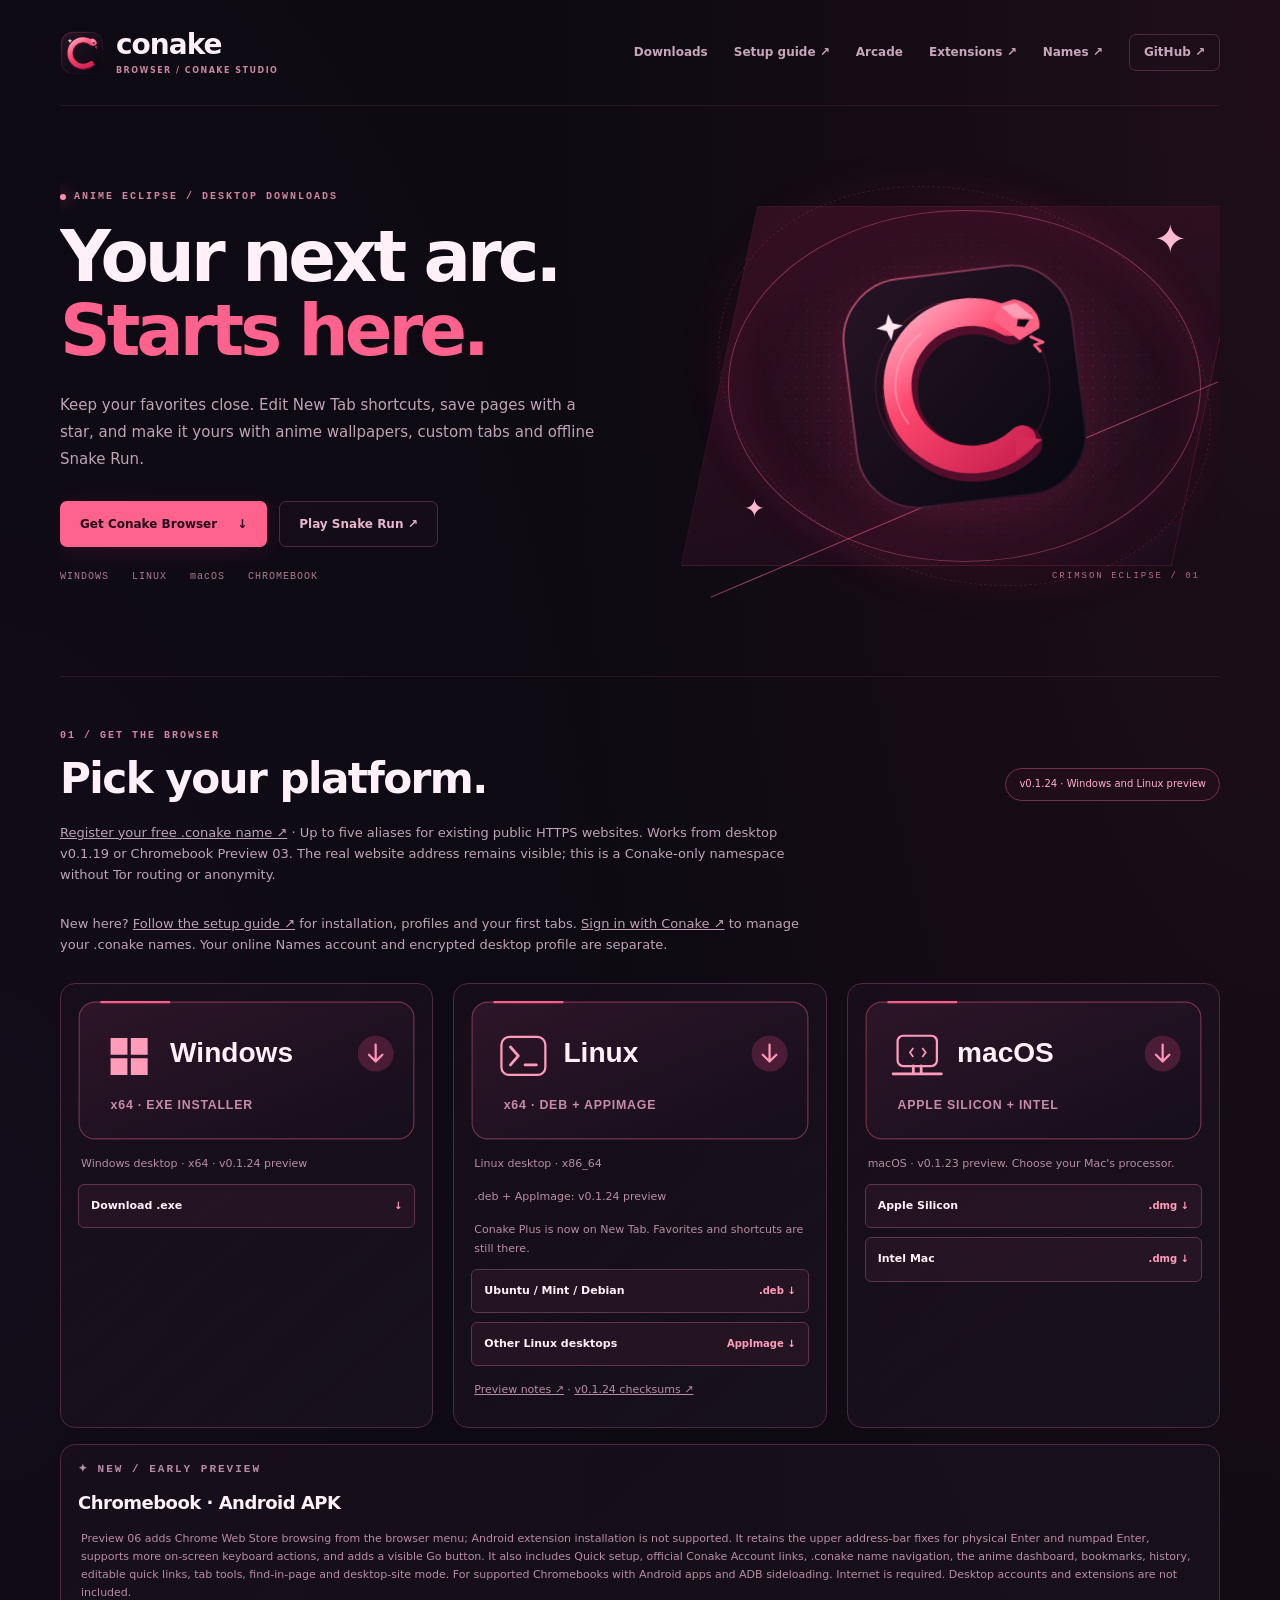
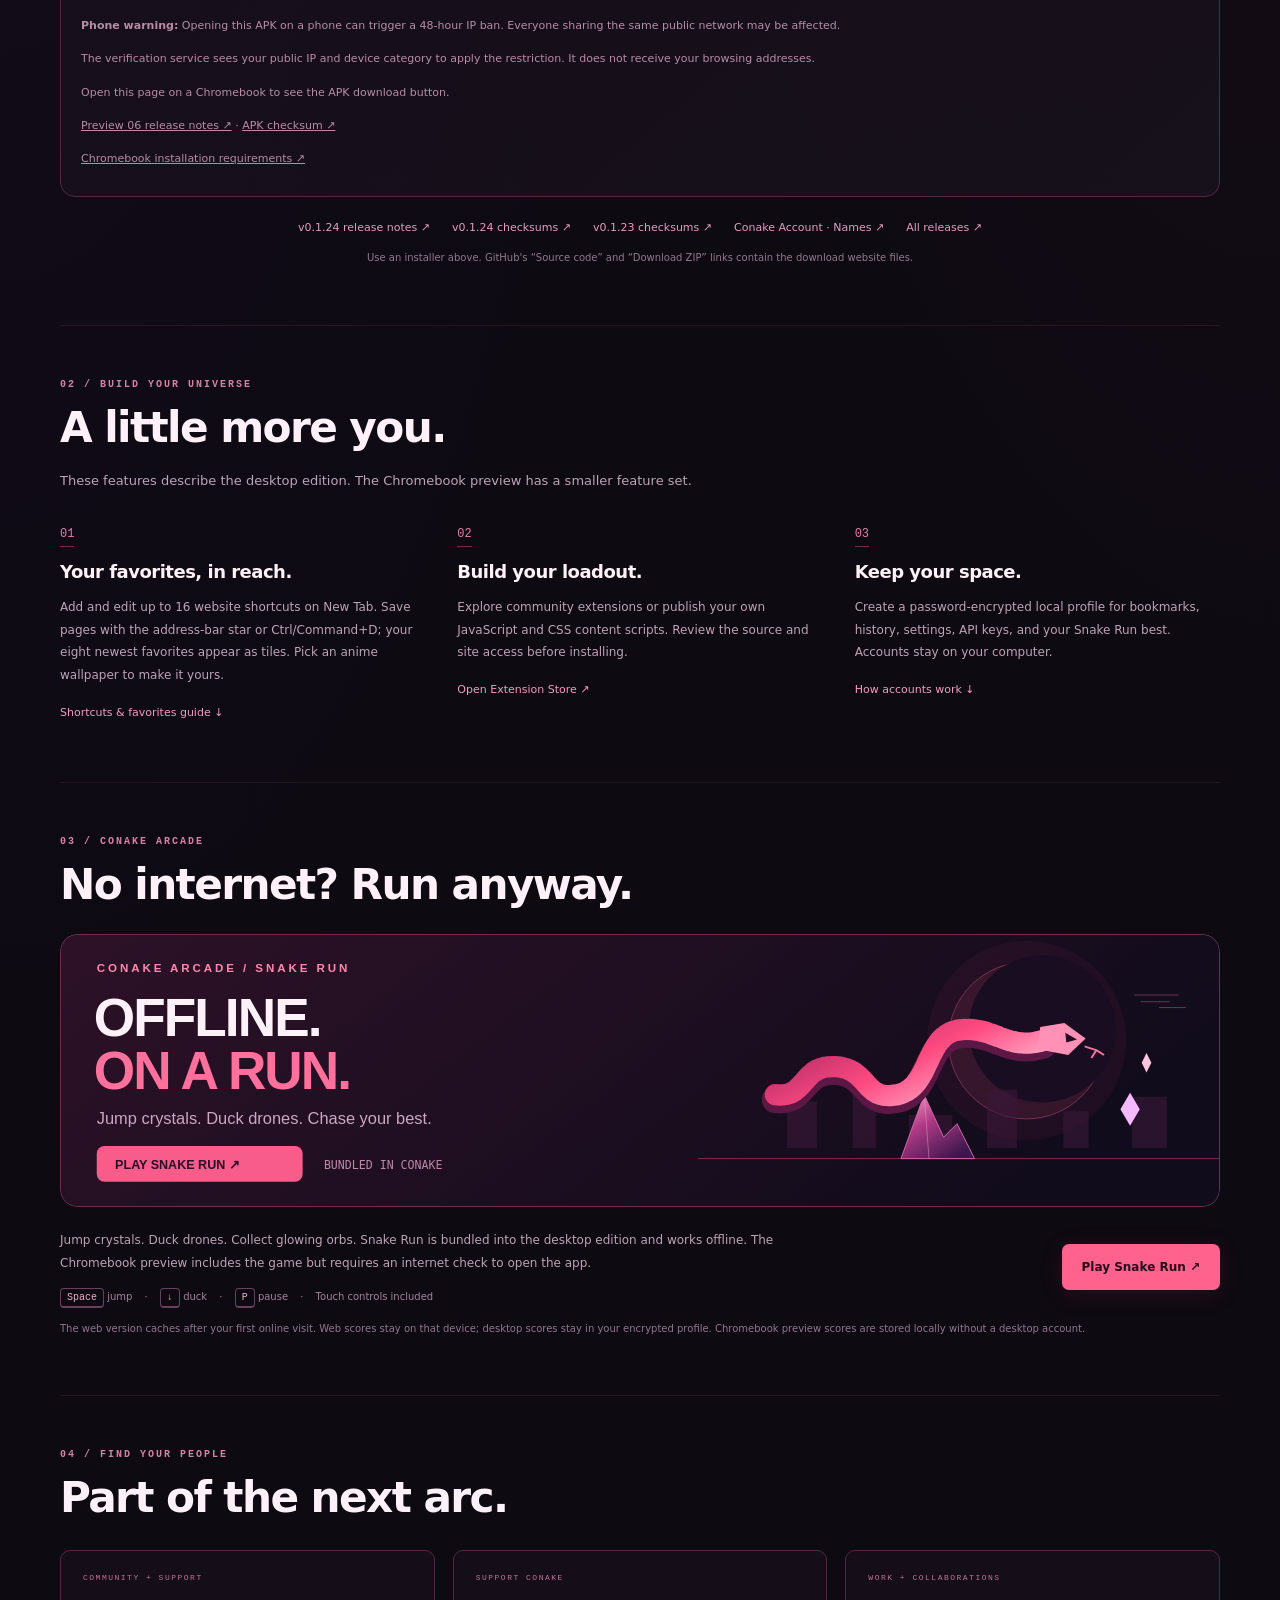
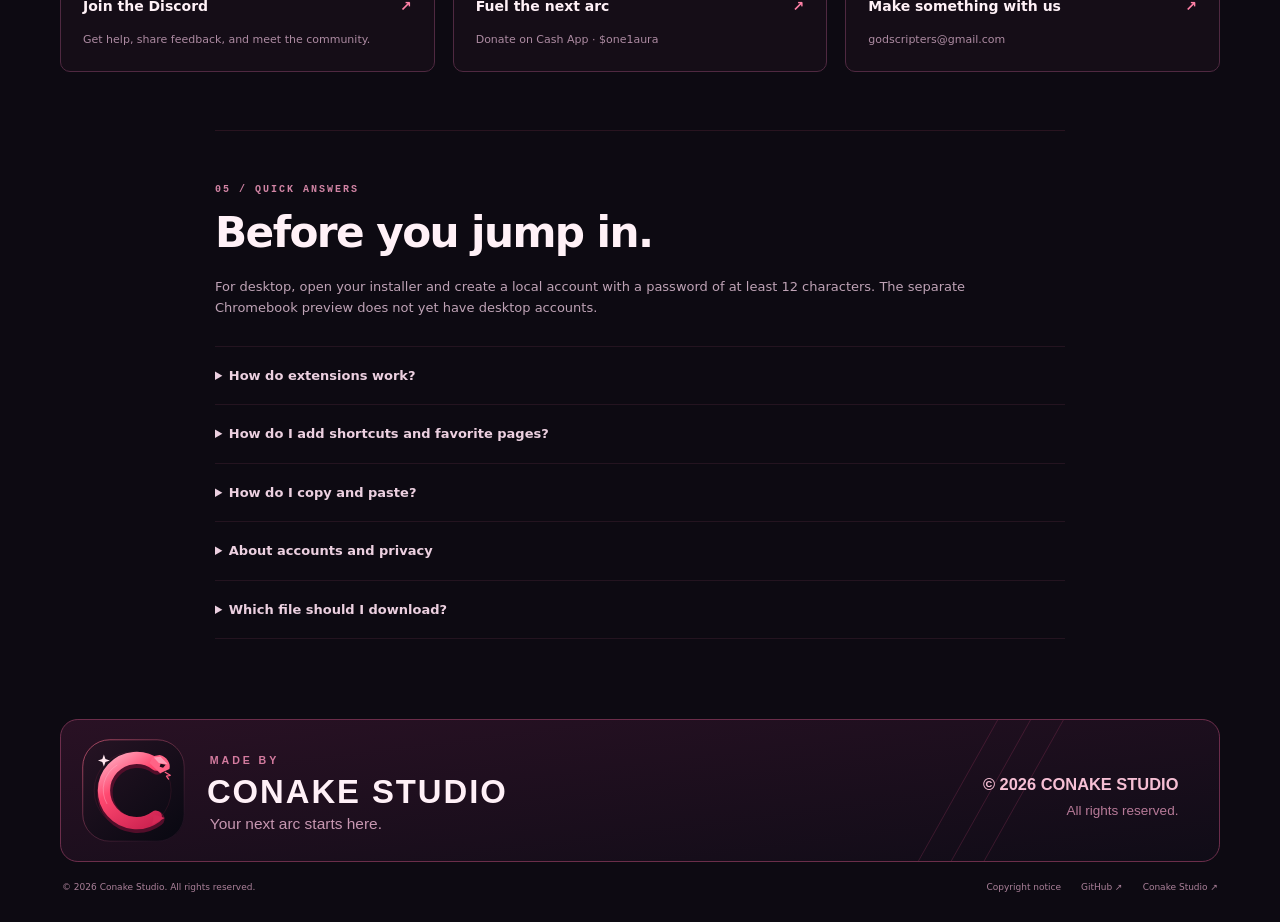
==== index.html @ 532feb77 "Link Conake Plus v0.1.24 installers" ====
<!doctype html>
<html lang="en">
<head>
  <meta charset="utf-8">
  <meta name="viewport" content="width=device-width, initial-scale=1">
  <meta name="description" content="Download Conake Browser by Conake Studio for Windows, Linux, macOS and Chromebook. Anime-inspired themes, favorites, editable shortcuts and Snake Run.">
  <meta name="author" content="Conake Studio">
  <meta name="copyright" content="© 2026 Conake Studio. All rights reserved.">
  <meta name="theme-color" content="#130b18">
  <meta property="og:title" content="Conake Browser — Your next arc starts here">
  <meta property="og:description" content="Anime-inspired browsing, community extensions and Snake Run. Official downloads by Conake Studio.">
  <meta property="og:type" content="website">
  <meta property="og:url" content="https://menacing-aura.github.io/Conake-Browser/">
  <title>Conake Browser — Conake Studio</title>
  <link rel="canonical" href="https://menacing-aura.github.io/Conake-Browser/">
  <link rel="icon" href="conake-browser-logo.svg" type="image/svg+xml">
  <link rel="stylesheet" href="assets/site.css">
</head>
<body>
  <a class="skip-link" href="#downloads">Skip to downloads</a>
  <header class="site-header">
    <a class="brand" href="#" aria-label="Conake Browser home">
      <img src="conake-browser-logo.svg" width="44" height="44" alt="">
      <span>conake<span class="brand-sub">BROWSER / CONAKE STUDIO</span></span>
    </a>
    <nav aria-label="Main navigation">
      <a href="#downloads">Downloads</a>
      <a href="https://conake-domains.web-one1aura.workers.dev/setup">Setup guide ↗</a>
      <a href="#arcade">Arcade</a>
      <a href="https://conake-extensions.web-one1aura.workers.dev/">Extensions ↗</a>
      <a href="https://conake-domains.web-one1aura.workers.dev/">Names ↗</a>
      <a class="nav-github" href="https://github.com/menacing-aura/Conake-Browser">GitHub ↗</a>
    </nav>
  </header>
  <main>
    <section class="hero" aria-labelledby="hero-title">
      <div class="hero-copy">
        <p class="eyebrow"><span class="status-dot" aria-hidden="true"></span> ANIME ECLIPSE / DESKTOP DOWNLOADS</p>
        <h1 id="hero-title">Your next arc.<br><span>Starts here.</span></h1>
        <p class="intro">Keep your favorites close. Edit New Tab shortcuts, save pages with a star, and make it yours with anime wallpapers, custom tabs and offline Snake Run.</p>
        <div class="actions">
          <a class="button primary" href="#downloads">Get Conake Browser <span aria-hidden="true">↓</span></a>
          <a class="button ghost" href="https://conake-studios.web-one1aura.workers.dev/snake-run/">Play Snake Run ↗</a>
        </div>
        <p class="platforms"><span>WINDOWS</span><span>LINUX</span><span>macOS</span><span>CHROMEBOOK</span></p>
      </div>
      <div class="hero-art" aria-hidden="true">
        <div class="art-panel"></div>
        <div class="orbit orbit-one"></div>
        <div class="orbit orbit-two"></div>
        <div class="art-slash"></div>
        <img src="conake-browser-logo.svg" width="256" height="256" alt="">
        <span class="art-spark spark-one">✦</span><span class="art-spark spark-two">✦</span>
        <span class="art-caption">CRIMSON ECLIPSE / 01</span>
      </div>
    </section>

    <section id="downloads" class="section downloads-section" aria-labelledby="downloads-title">
      <div class="section-heading">
        <div><p class="eyebrow">01 / GET THE BROWSER</p><h2 id="downloads-title">Pick your platform.</h2></div>
        <span class="release-pill">v0.1.24 · Windows and Linux preview</span>
      </div>
      <p class="section-intro"><a href="https://conake-domains.web-one1aura.workers.dev/">Register your free .conake name ↗</a> · Up to five aliases for existing public HTTPS websites. Works from desktop v0.1.19 or Chromebook Preview 03. The real website address remains visible; this is a Conake-only namespace without Tor routing or anonymity.</p>
      <p class="section-intro">New here? <a href="https://conake-domains.web-one1aura.workers.dev/setup">Follow the setup guide ↗</a> for installation, profiles and your first tabs. <a href="https://conake-domains.web-one1aura.workers.dev/account">Sign in with Conake ↗</a> to manage your .conake names. Your online Names account and encrypted desktop profile are separate.</p>
      <div class="download-grid">
        <article class="platform-card">
          <h3 class="sr-only">Windows</h3>
          <img class="platform-art" src="assets/readme/download-windows.svg" width="300" height="124" alt="">
          <p>Windows desktop · x64 · v0.1.24 preview</p>
          <a class="installer" href="https://github.com/menacing-aura/Conake-Browser/releases/download/v0.1.24/ConakeBrowser-0.1.24-win-x64.exe" aria-label="Download Conake Browser for Windows x64, EXE installer">Download .exe <span aria-hidden="true">↓</span></a>
        </article>
        <article class="platform-card">
          <h3 class="sr-only">Linux</h3>
          <img class="platform-art" src="assets/readme/download-linux.svg" width="300" height="124" alt="">
          <p>Linux desktop · x86_64</p>
          <p>.deb + AppImage: v0.1.24 preview</p>
          <p>Conake Plus is now on New Tab. Favorites and shortcuts are still there.</p>
          <a class="installer" href="https://github.com/menacing-aura/Conake-Browser/releases/download/v0.1.24/conake-browser_0.1.24_amd64.deb" aria-label="Download Conake Browser for Ubuntu, Linux Mint or Debian x64, DEB installer">Ubuntu / Mint / Debian <span>.deb ↓</span></a>
          <a class="installer" href="https://github.com/menacing-aura/Conake-Browser/releases/download/v0.1.24/ConakeBrowser-0.1.24-linux-x86_64.AppImage" aria-label="Download Conake Browser for other Linux desktops x86_64, AppImage">Other Linux desktops <span>AppImage ↓</span></a>
          <p><a href="https://github.com/menacing-aura/Conake-Browser/releases/tag/v0.1.24">Preview notes ↗</a> · <a href="https://github.com/menacing-aura/Conake-Browser/releases/download/v0.1.24/SHA256SUMS.txt">v0.1.24 checksums ↗</a></p>
        </article>
        <article class="platform-card">
          <h3 class="sr-only">macOS</h3>
          <img class="platform-art" src="assets/readme/download-macos.svg" width="300" height="124" alt="">
          <p>macOS · v0.1.23 preview. Choose your Mac's processor.</p>
          <a class="installer" href="https://github.com/menacing-aura/Conake-Browser/releases/download/v0.1.23/ConakeBrowser-0.1.23-mac-arm64.dmg" aria-label="Download Conake Browser for Apple Silicon Mac, ARM64 DMG installer">Apple Silicon <span>.dmg ↓</span></a>
          <a class="installer" href="https://github.com/menacing-aura/Conake-Browser/releases/download/v0.1.23/ConakeBrowser-0.1.23-mac-x64.dmg" aria-label="Download Conake Browser for Intel Mac, x64 DMG installer">Intel Mac <span>.dmg ↓</span></a>
        </article>
      </div>
      <article class="platform-card" style="margin-top:1rem" aria-labelledby="chromebook-title">
        <p class="eyebrow">✦ NEW / EARLY PREVIEW</p>
        <h3 id="chromebook-title">Chromebook · Android APK</h3>
        <p>Preview 06 adds Chrome Web Store browsing from the browser menu; Android extension installation is not supported. It retains the upper address-bar fixes for physical Enter and numpad Enter, supports more on-screen keyboard actions, and adds a visible Go button. It also includes Quick setup, official Conake Account links, .conake name navigation, the anime dashboard, bookmarks, history, editable quick links, tab tools, find-in-page and desktop-site mode. For supported Chromebooks with Android apps and ADB sideloading. Internet is required. Desktop accounts and extensions are not included.</p>
        <p><strong>Phone warning:</strong> Opening this APK on a phone can trigger a 48-hour IP ban. Everyone sharing the same public network may be affected.</p>
        <p>The verification service sees your public IP and device category to apply the restriction. It does not receive your browsing addresses.</p>
        <p id="chromebook-notice">Open this page on a Chromebook to see the APK download button.</p>
        <a id="chromebook-download" class="installer" style="display:none" href="https://github.com/menacing-aura/Conake-Browser/releases/download/v0.1.21-chromebook.6/ConakeBrowser-Chromebook-0.1.21-preview6.apk">Download Chromebook APK <span>PREVIEW ↓</span></a>
        <p><a href="https://github.com/menacing-aura/Conake-Browser/releases/tag/v0.1.21-chromebook.6">Preview 06 release notes ↗</a> · <a href="https://github.com/menacing-aura/Conake-Browser/releases/download/v0.1.21-chromebook.6/SHA256SUMS.txt">APK checksum ↗</a></p>
        <p><a href="https://developer.android.com/develop/devices/chromeos/learn/development-environment">Chromebook installation requirements ↗</a></p>
      </article>
      <div class="release-links">
        <a href="https://github.com/menacing-aura/Conake-Browser/releases/tag/v0.1.24">v0.1.24 release notes ↗</a>
        <a href="https://github.com/menacing-aura/Conake-Browser/releases/download/v0.1.24/SHA256SUMS.txt">v0.1.24 checksums ↗</a>
        <a href="https://github.com/menacing-aura/Conake-Browser/releases/download/v0.1.23/SHA256SUMS.txt">v0.1.23 checksums ↗</a>
        <a href="https://conake-domains.web-one1aura.workers.dev/account">Conake Account · Names ↗</a>
        <a href="https://github.com/menacing-aura/Conake-Browser/releases">All releases ↗</a>
      </div>
      <p class="download-note">Use an installer above. GitHub's “Source code” and “Download ZIP” links contain the download website files.</p>
    </section>

    <section class="section features" aria-labelledby="features-title">
      <p class="eyebrow">02 / BUILD YOUR UNIVERSE</p>
      <h2 id="features-title">A little more you.</h2>
      <p class="section-intro">These features describe the desktop edition. The Chromebook preview has a smaller feature set.</p>
      <div class="feature-grid">
        <article><span class="feature-index">01</span><h3>Your favorites, in reach.</h3><p>Add and edit up to 16 website shortcuts on New Tab. Save pages with the address-bar star or Ctrl/Command+D; your eight newest favorites appear as tiles. Pick an anime wallpaper to make it yours.</p><a href="#favorites-help">Shortcuts &amp; favorites guide ↓</a></article>
        <article><span class="feature-index">02</span><h3>Build your loadout.</h3><p>Explore community extensions or publish your own JavaScript and CSS content scripts. Review the source and site access before installing.</p><a href="https://conake-extensions.web-one1aura.workers.dev/">Open Extension Store ↗</a></article>
        <article><span class="feature-index">03</span><h3>Keep your space.</h3><p>Create a password-encrypted local profile for bookmarks, history, settings, API keys, and your Snake Run best. Accounts stay on your computer.</p><a href="#help">How accounts work ↓</a></article>
      </div>
    </section>

    <section id="arcade" class="section arcade" aria-labelledby="arcade-title">
      <p class="eyebrow">03 / CONAKE ARCADE</p>
      <h2 id="arcade-title">No internet? Run anyway.</h2>
      <a class="arcade-image" href="https://conake-studios.web-one1aura.workers.dev/snake-run/" aria-label="Play Snake Run on the web">
        <img src="assets/readme/snake-run.svg" width="1200" height="282" loading="lazy" alt="Snake Run: a crimson snake jumping crystal spikes under an eclipse.">
      </a>
      <div class="arcade-bottom"><div><p>Jump crystals. Duck drones. Collect glowing orbs. Snake Run is bundled into the desktop edition and works offline. The Chromebook preview includes the game but requires an internet check to open the app.</p><p class="control-hint"><kbd>Space</kbd> jump <span>·</span> <kbd>↓</kbd> duck <span>·</span> <kbd>P</kbd> pause <span>·</span> Touch controls included</p></div><a class="button primary" href="https://conake-studios.web-one1aura.workers.dev/snake-run/">Play Snake Run ↗</a></div>
      <p class="web-note">The web version caches after your first online visit. Web scores stay on that device; desktop scores stay in your encrypted profile. Chromebook preview scores are stored locally without a desktop account.</p>
    </section>

    <section class="section community" aria-labelledby="community-title">
      <p class="eyebrow">04 / FIND YOUR PEOPLE</p>
      <h2 id="community-title">Part of the next arc.</h2>
      <div class="community-grid">
        <a href="https://discord.gg/BMcST6NaZS"><span class="link-label">COMMUNITY + SUPPORT</span><strong>Join the Discord <span aria-hidden="true">↗</span></strong><small>Get help, share feedback, and meet the community.</small></a>
        <a href="https://cash.app/$one1aura"><span class="link-label">SUPPORT CONAKE</span><strong>Fuel the next arc <span aria-hidden="true">↗</span></strong><small>Donate on Cash App · $one1aura</small></a>
        <a href="mailto:godscripters@gmail.com"><span class="link-label">WORK + COLLABORATIONS</span><strong>Make something with us <span aria-hidden="true">↗</span></strong><small>godscripters@gmail.com</small></a>
      </div>
    </section>

    <section id="help" class="section help" aria-labelledby="help-title">
      <p class="eyebrow">05 / QUICK ANSWERS</p>
      <h2 id="help-title">Before you jump in.</h2>
      <p class="section-intro">For desktop, open your installer and create a local account with a password of at least 12 characters. The separate Chromebook preview does not yet have desktop accounts.</p>
      <details><summary>How do extensions work?</summary><p>Open Extensions in Conake to review an extension’s source and website access before installing it. Enable extension mode, then lock and sign in again. The first format supports JavaScript and CSS content scripts for HTTP/HTTPS websites; it does not install arbitrary Chrome Web Store packages. Creators are not automatically reviewed.</p></details>
<details id="favorites-help"><summary>How do I add shortcuts and favorite pages?</summary><p>On New Tab, choose <strong>+ Add shortcut</strong> to save a website link. A tile’s <strong>⋯</strong> button edits its name or address, or removes it. You can save up to 16 shortcuts.</p><p>Click the address-bar star or press <strong>Ctrl/Command+D</strong> to save the current page. The eight newest bookmarks appear on New Tab. Choose <strong>View all bookmarks</strong>, <strong>Ctrl/Command+B</strong> or <strong>Ctrl/Command+Shift+O</strong> to add, edit, search or remove favorites. Press <strong>F1</strong> for the keyboard guide. Favorites and shortcuts stay in your encrypted local profile; existing bookmarks are preserved.</p></details>
<details><summary>How do I copy and paste?</summary><p>Right-click, or use a two-finger click on your trackpad, to open the context menu. Text fields offer Cut, Copy, Paste, Paste as Plain Text, Undo, Redo and Select All where available. You can also click <strong>Edit ▾</strong> beside Lock. It uses the page or browser field you last focused.</p><p>Keyboard shortcuts work too: Ctrl+C copies, Ctrl+X cuts, Ctrl+V pastes and Ctrl+A selects all. Use Command on Mac.</p></details>
<details><summary>About accounts and privacy</summary><p>Bookmarks, history, settings, the download list, and API keys are saved in a password-encrypted profile. Accounts stay on this computer. There is no cloud sync or password recovery, so keep your password safe.</p><p>Click Lock to sign out and close your tabs. Website sessions end on sign-out or restart. Up to 40 pinned addresses, names, colors, and their order are saved in your encrypted profile and reopen after sign-in. Other tabs and the recent closed-tab list reset when you lock. Extension mode temporarily stores session data on disk and clears it during normal lock or exit; a crash can leave temporary files. Files you download, backups, and files left by older versions remain outside the encrypted profile.</p></details>
<details><summary>Which file should I download?</summary><p>Use the .deb package on Linux Mint, Ubuntu, or Debian; use AppImage on other Linux desktops. Use .exe on Windows and the matching .dmg on your Mac. GitHub's Source code and Download ZIP links contain the download page files. Use one of the installer buttons above.</p></details>
    </section>
  </main>
  <footer class="site-footer">
    <a href="https://conake-studios.web-one1aura.workers.dev/" aria-label="Visit Conake Studio"><img src="assets/readme/conake-studio.svg" width="1200" height="148" loading="lazy" alt="Made by Conake Studio. Your next arc starts here."></a>
    <div class="footer-meta"><p>© 2026 Conake Studio. All rights reserved.</p><nav aria-label="Footer"><a href="https://github.com/menacing-aura/Conake-Browser/blob/main/COPYRIGHT.txt">Copyright notice</a><a href="https://github.com/menacing-aura/Conake-Browser">GitHub ↗</a><a href="https://conake-studios.web-one1aura.workers.dev/">Conake Studio ↗</a></nav></div>
  </footer>
  <script>
    if (/\bCrOS\b/i.test(navigator.userAgent)) {
      document.getElementById('chromebook-download').style.display = '';
      document.getElementById('chromebook-notice').hidden = true;
    }
  </script>
</body>
</html>
---- assets/site.css ----
:root{color-scheme:dark;--bg:#0d0a12;--panel:#19121e;--text:#fff1f7;--muted:#bfa3b6;--red:#ff628c;--edge:#4f2941;--content:1160px;font-family:Inter,ui-sans-serif,system-ui,-apple-system,BlinkMacSystemFont,"Segoe UI",sans-serif;background:var(--bg);color:var(--text)}
*{box-sizing:border-box}html{scroll-behavior:smooth;scroll-padding-top:28px}body{margin:0;background:radial-gradient(ellipse at 100% 0%,#81223f28,transparent 40%),radial-gradient(ellipse at 0 30%,#2a163f2b,transparent 35%);font-size:15px;line-height:1.65}a{color:inherit}a:focus-visible,summary:focus-visible{outline:3px solid #ffc2d6;outline-offset:5px}img{display:block;max-width:100%;height:auto}p{margin:0 0 1em}.site-header,main,.site-footer{width:min(var(--content),calc(100% - 64px));margin-inline:auto}.site-header{display:flex;align-items:center;justify-content:space-between;gap:24px;min-height:106px;border-bottom:1px solid #74314a44}.brand{display:flex;align-items:center;gap:12px;text-decoration:none;font-size:28px;font-weight:750;letter-spacing:-1px;line-height:1}.brand-sub{display:block;color:#c985a3;font-size:8px;letter-spacing:1.5px;margin-top:8px;font-weight:650}.site-header nav{display:flex;align-items:center;gap:26px;font-size:12px;font-weight:600;color:#c6a7ba}.site-header nav a{text-decoration:none}.site-header nav a:hover{color:#ff9eba}.nav-github{border:1px solid var(--edge);padding:8px 14px;border-radius:7px}.hero{display:grid;grid-template-columns:1.2fr 1fr;align-items:center;min-height:570px;gap:36px;padding:55px 0 65px;overflow:hidden}.eyebrow{display:flex;align-items:center;gap:8px;color:#d184a4;font:600 10px/1.4 ui-monospace,SFMono-Regular,Consolas,monospace;letter-spacing:2px;margin-bottom:17px}.status-dot{width:6px;height:6px;border-radius:50%;background:#ff8fac;box-shadow:0 0 16px #ff6d96}h1{font-size:clamp(48px,5.5vw,76px);font-weight:750;letter-spacing:-4px;line-height:1.05;margin:0 0 24px}h1 span{color:var(--red)}.intro{max-width:540px;color:var(--muted);font-size:15px;line-height:1.8}.actions{display:flex;align-items:center;gap:12px;flex-wrap:wrap;margin:28px 0 24px}.button{display:inline-flex;justify-content:center;align-items:center;gap:20px;border:1px solid transparent;border-radius:7px;padding:13px 19px;font-size:12px;line-height:1.5;font-weight:700;text-decoration:none;transition:transform .18s,background .18s}.button:hover{transform:translateY(-2px)}.primary{background:#ff628c;color:#240d1c;box-shadow:0 4px 25px #e72a6122}.primary:hover{background:#ff8bab}.ghost{border-color:var(--edge);color:#e6b7cd;background:#28132044}.platforms{display:flex;gap:23px;color:#a77a94;font:10px ui-monospace,monospace;letter-spacing:1px;margin:0}.hero-art{position:relative;display:grid;place-items:center;min-height:390px;isolation:isolate}.art-panel{position:absolute;inset:15px 10px;background:linear-gradient(145deg,#6c173a55,#22102922);border:1px solid #ae3f6829;transform:skew(-12deg);z-index:-2}.hero-art:before{content:"";position:absolute;inset:5px;background-image:radial-gradient(#f1618e40 1px,transparent 1px);background-size:11px 11px;mask-image:radial-gradient(ellipse,#000,transparent 68%);z-index:-1}.hero-art img{width:245px;filter:drop-shadow(0 20px 40px #f52e7138);transform:rotate(-7deg);animation:emblem-float 7s ease-in-out infinite}.orbit{position:absolute;inset:19px;border:1px solid #ff6c9a66;border-radius:50%;box-shadow:0 0 45px #d22d6414,inset 0 0 55px #e12f6912}.orbit-two{inset:3px;border-style:dashed;border-color:#e668962b;transform:rotate(20deg)}.art-slash{position:absolute;inset:auto -20px 91px -20px;border-top:1px solid #f1649699;transform:rotate(-23deg);z-index:-1}.art-spark{position:absolute;color:#ffbad2;line-height:1}.spark-one{top:28px;right:33px;font-size:40px}.spark-two{bottom:60px;left:35px;font-size:25px}.art-caption{position:absolute;bottom:0;right:20px;color:#b06c8d;font:9px ui-monospace,monospace;letter-spacing:2px}.section{padding:52px 0 58px;border-top:1px solid #74314a44;scroll-margin-top:18px}.section-heading{display:flex;align-items:end;justify-content:space-between;gap:22px}.section .eyebrow{margin:0 0 12px}h2{font-size:clamp(29px,3.3vw,43px);line-height:1.15;font-weight:700;letter-spacing:-1.6px;margin:0 0 18px}.section-intro{color:var(--muted);font-size:13px;max-width:760px;margin:0 0 27px}.release-pill{font-size:10px;color:#ffb0c8;border:1px solid #74314f;border-radius:20px;background:#4c16302b;padding:7px 13px;margin-bottom:21px;white-space:nowrap}.download-grid{display:grid;grid-template-columns:repeat(3,minmax(0,1fr));gap:20px}.platform-card{padding:17px;border-radius:15px;border:1px solid var(--edge);background:linear-gradient(140deg,#2c15273b,#17111c);transition:transform .18s,border-color .18s}.platform-card:hover{border-color:#b5547a;transform:translateY(-3px)}.platform-art{width:100%;border-radius:12px}.platform-card p{font-size:11px;color:#b88ca6;margin:15px 3px 11px}.installer{display:flex;justify-content:space-between;align-items:center;gap:10px;margin-top:9px;border:1px solid #63324c;border-radius:6px;padding:12px;font-size:11px;font-weight:650;text-decoration:none;background:#33192b80}.installer span{color:#ff9dbb;font-size:10px;white-space:nowrap}.installer:hover{border-color:#f978a4;background:#52213b}.release-links{display:flex;justify-content:center;gap:22px;flex-wrap:wrap;margin:22px 0 13px;font-size:11px;color:#e49dbd}.release-links a{text-decoration:none}.release-links a:hover{text-decoration:underline}.download-note{max-width:700px;text-align:center;margin:0 auto;color:#94788c;font-size:10px}.feature-grid{display:grid;grid-template-columns:repeat(3,minmax(0,1fr));gap:32px;margin-top:28px}.feature-index{display:inline-block;margin-bottom:12px;font:12px ui-monospace,monospace;color:#e77caa;border-bottom:1px solid #7a2a4d;padding-bottom:5px}h3{font-size:18px;font-weight:650;letter-spacing:-.5px;line-height:1.4;margin:0 0 12px}.feature-grid p{font-size:12px;color:var(--muted);line-height:1.9}.feature-grid a{font-size:11px;color:#f29dbf;text-decoration:none}.arcade-image{display:block;margin-top:25px;border-radius:17px;overflow:hidden}.arcade-image img{width:100%}.arcade-bottom{display:flex;align-items:center;justify-content:space-between;gap:36px;margin-top:22px}.arcade-bottom>div{max-width:770px}.arcade-bottom p{color:var(--muted);font-size:12px;line-height:1.9}.arcade-bottom .button{white-space:nowrap}.arcade-bottom .control-hint{font-size:10px;color:#aa829b;margin:0}.control-hint span{margin:0 9px}kbd{border:1px solid #68405b;border-bottom-width:2px;border-radius:4px;padding:3px 6px;font:10px ui-monospace,monospace;color:#e9b4cf}.web-note{font-size:10px;color:#94768c;margin-top:15px;margin-bottom:0}.community-grid{display:grid;grid-template-columns:repeat(3,minmax(0,1fr));gap:18px;margin-top:27px}.community-grid>a{display:flex;flex-direction:column;gap:13px;padding:22px;border:1px solid var(--edge);border-radius:10px;text-decoration:none;background:#24132255;transition:border-color .18s,background .18s}.community-grid>a:hover{border-color:#c1638c;background:#3b1a3180}.link-label{font:8px ui-monospace,monospace;letter-spacing:1.5px;color:#c27498}.community-grid strong{display:flex;align-items:center;justify-content:space-between;font-size:14px;font-weight:650;gap:8px}.community-grid strong span{color:#ff80a6}.community-grid small{color:#ad8ba2;font-size:11px;line-height:1.7;overflow-wrap:anywhere}.help{max-width:850px;margin-inline:auto}details{border-top:1px solid #572a424f;padding:18px 0}details:last-child{border-bottom:1px solid #572a424f}summary{color:#ecd0e0;font-size:13px;cursor:pointer;font-weight:600}details p{font-size:12px;color:var(--muted);line-height:1.9;margin:16px 0 0}details a{color:#ff94bb}.site-footer{margin-top:22px;padding-bottom:28px}.site-footer>a{display:block}.site-footer img{width:100%}.footer-meta{display:flex;align-items:center;justify-content:space-between;gap:20px;font-size:9px;color:#aa8099;padding:18px 2px 0}.footer-meta p{margin:0}.footer-meta nav{display:flex;gap:20px;flex-wrap:wrap}.footer-meta a{text-decoration:none}.footer-meta a:hover{color:#ff9fbf}.sr-only,.skip-link:not(:focus){position:absolute;width:1px;height:1px;margin:-1px;padding:0;overflow:hidden;clip:rect(0,0,0,0);white-space:nowrap;border:0}.skip-link:focus{display:block;background:#ffb1d0;color:#220d20;padding:10px;text-align:center}
@keyframes emblem-float{0%,100%{transform:translateY(0) rotate(-7deg)}50%{transform:translateY(-10px) rotate(-3deg)}}
@media(min-width:1400px){h1{font-size:78px}}
@media(max-width:900px){.site-header,main,.site-footer{width:calc(100% - 44px)}.site-header nav{gap:18px}.hero{gap:15px;min-height:520px}.hero-art{min-height:320px}.hero-art img{width:205px}.orbit{inset:29px 2px}.orbit-two{inset:17px -9px}.intro{font-size:13px}.download-grid{gap:12px}.platform-card{padding:10px}.installer{font-size:10px;padding:11px 9px}.installer span{font-size:9px}.community-grid>a{padding:17px}.community-grid strong{font-size:12px}}
@media(max-width:720px){.hero{grid-template-columns:1fr;gap:0;padding:45px 0}.hero-copy{max-width:570px}.hero-art{margin:35px auto 0;width:min(360px,100%);min-height:330px}.hero-art img{width:210px}h1{font-size:62px;letter-spacing:-3px}.section-heading{display:block}.release-pill{display:inline-block;margin:0 0 18px}.download-grid{grid-template-columns:1fr;gap:16px}.platform-card{padding:17px;max-width:440px;width:100%;margin-inline:auto}.platform-art{max-width:300px;margin:auto}.platform-card p{margin-top:18px}.installer{font-size:12px}.installer span{font-size:11px}.feature-grid{grid-template-columns:1fr;gap:28px}.feature-grid p{max-width:520px}.feature-grid article{border-bottom:1px solid #572a4233;padding-bottom:20px}.community-grid{grid-template-columns:1fr}.community-grid strong{font-size:15px}.community-grid>a{padding:22px}.arcade-bottom{flex-direction:column;align-items:start;gap:8px}.footer-meta{flex-direction:column;align-items:start;gap:10px}.footer-meta nav{gap:16px}}
@media(max-width:500px){.site-header,main,.site-footer{width:calc(100% - 36px)}.site-header{gap:12px;min-height:91px;flex-wrap:wrap;padding:18px 0}.brand{font-size:25px}.brand-sub{font-size:7px}.site-header nav{width:100%;justify-content:space-between;gap:10px;font-size:10px}.nav-github{padding:5px 8px}.hero{padding-top:35px}.hero .eyebrow{font-size:8px;letter-spacing:1.6px}h1{font-size:49px;letter-spacing:-2.5px}.intro{font-size:13px}.hero-art{min-height:290px;width:280px;margin-top:30px}.hero-art img{width:185px}.orbit{inset:20px 0}.orbit-two{inset:10px -10px}.art-caption{font-size:8px;right:0}.section{padding:36px 0 42px}h2{font-size:31px;letter-spacing:-1px}.actions{gap:10px}.button{font-size:11px;padding:12px 14px;gap:12px}.arcade-image{margin-top:18px}.control-hint span{margin:0 5px}.release-links{gap:15px}.eyebrow{font-size:9px;letter-spacing:1.5px}}
@media(prefers-reduced-motion:reduce){html{scroll-behavior:auto}*,*:before,*:after{animation:none!important;transition:none!important}.button:hover,.platform-card:hover{transform:none}}
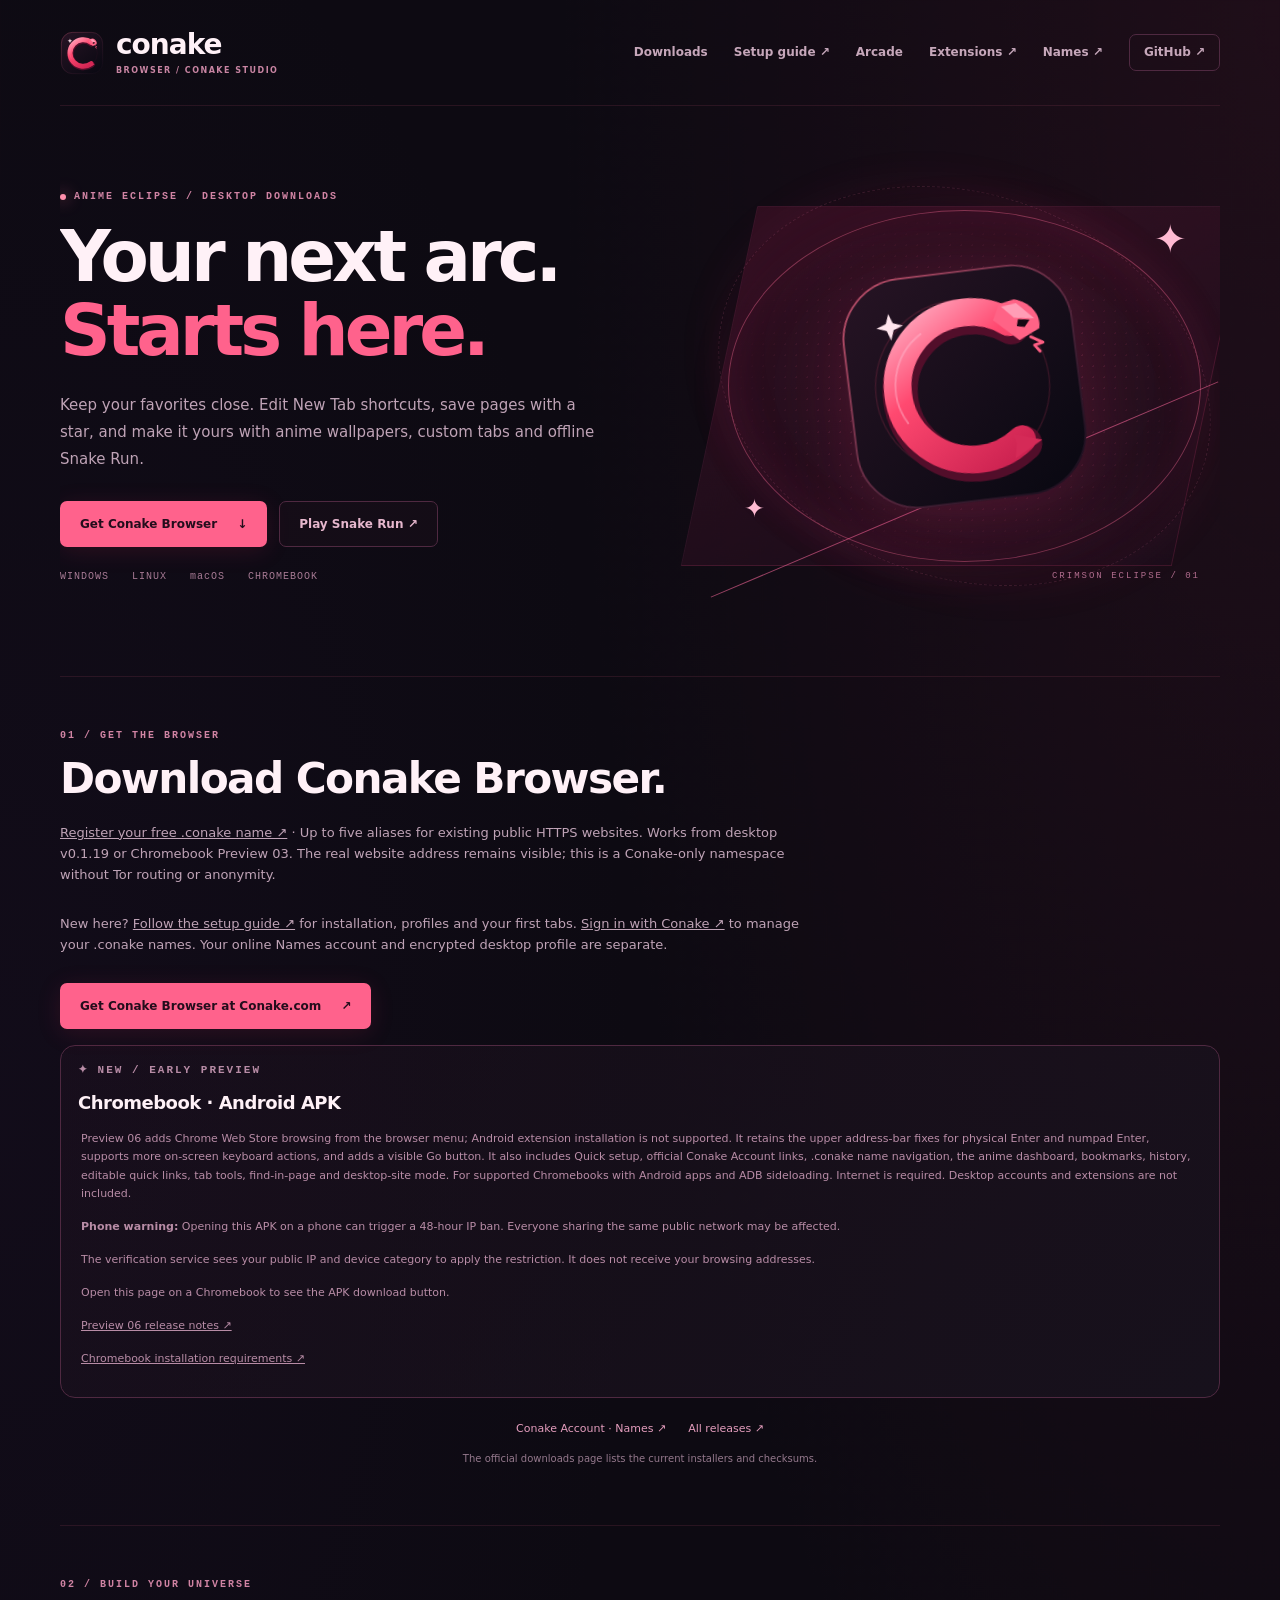
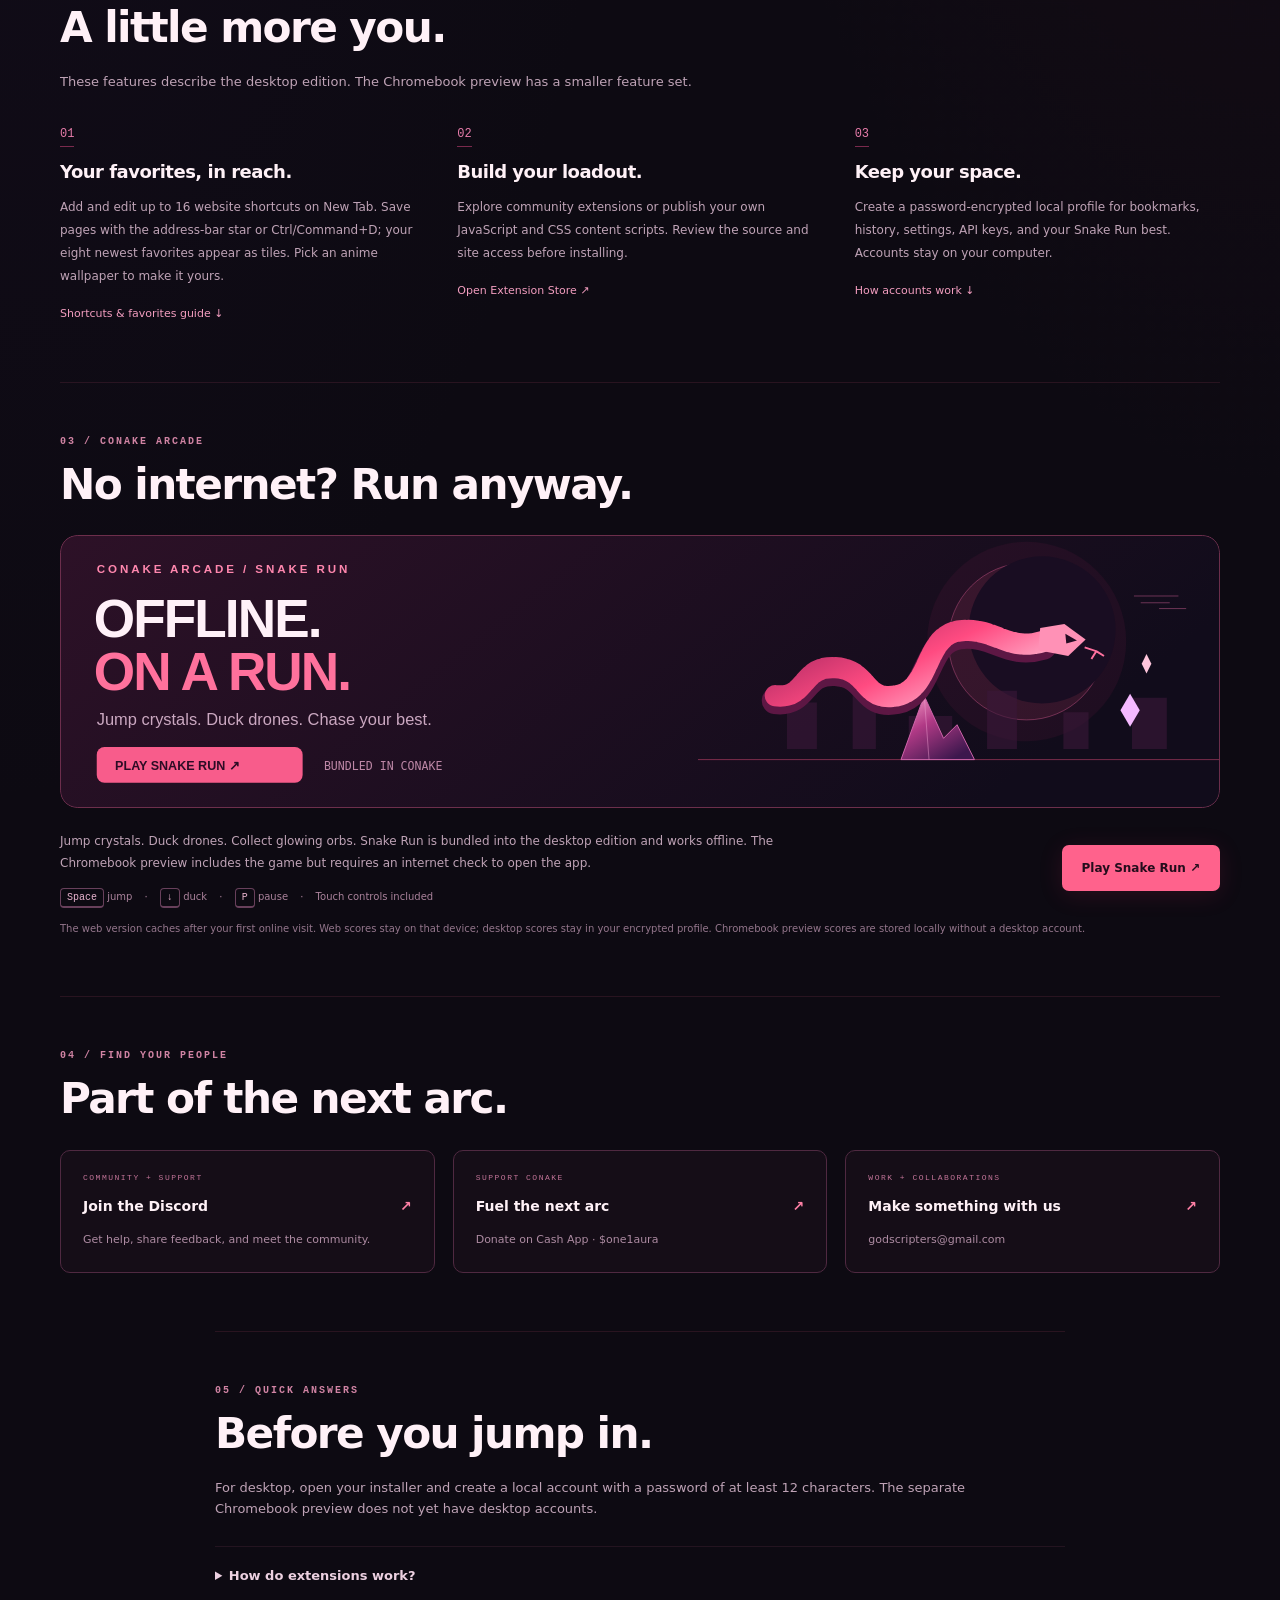
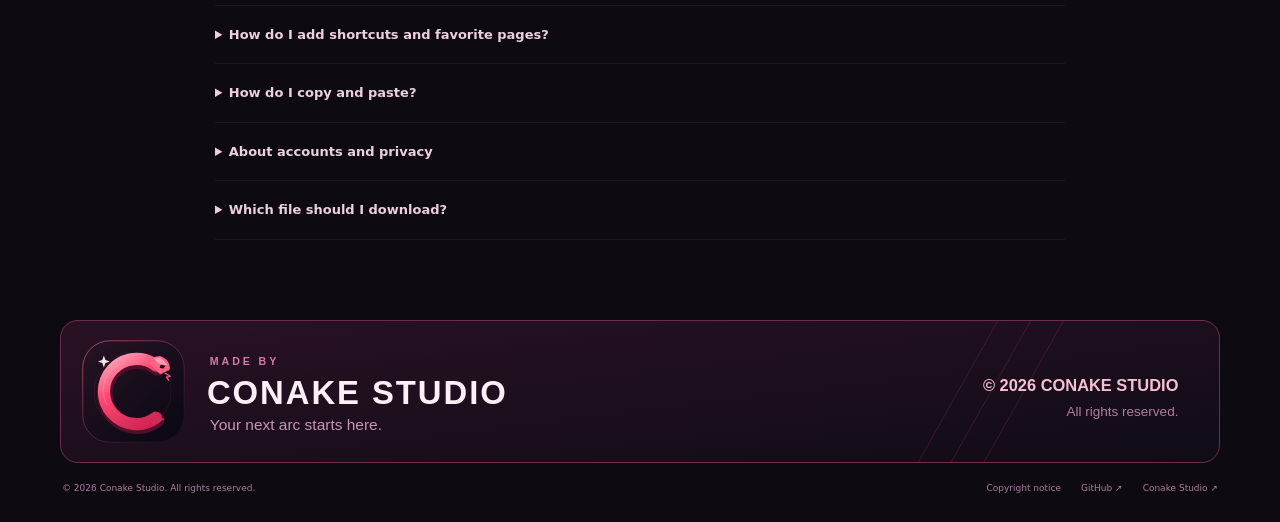
==== commit 33f466a8: "Point the GitHub Pages download buttons to Conake.com" ====
--- a/index.html
+++ b/index.html
@@ -40,7 +40,7 @@
         <p class="intro">Keep your favorites close. Edit New Tab shortcuts, save pages with a star, and make it yours with anime wallpapers, custom tabs and offline Snake Run.</p>
         <div class="actions">
           <a class="button primary" href="#downloads">Get Conake Browser <span aria-hidden="true">↓</span></a>
-          <a class="button ghost" href="https://conake-studios.web-one1aura.workers.dev/snake-run/">Play Snake Run ↗</a>
+          <a class="button ghost" href="https://conake.com/snake-run/">Play Snake Run ↗</a>
         </div>
         <p class="platforms"><span>WINDOWS</span><span>LINUX</span><span>macOS</span><span>CHROMEBOOK</span></p>
       </div>
@@ -57,36 +57,12 @@
 
     <section id="downloads" class="section downloads-section" aria-labelledby="downloads-title">
       <div class="section-heading">
-        <div><p class="eyebrow">01 / GET THE BROWSER</p><h2 id="downloads-title">Pick your platform.</h2></div>
-        <span class="release-pill">v0.1.24 · Windows and Linux preview</span>
+        <div><p class="eyebrow">01 / GET THE BROWSER</p><h2 id="downloads-title">Download Conake Browser.</h2></div>
+
       </div>
       <p class="section-intro"><a href="https://conake-domains.web-one1aura.workers.dev/">Register your free .conake name ↗</a> · Up to five aliases for existing public HTTPS websites. Works from desktop v0.1.19 or Chromebook Preview 03. The real website address remains visible; this is a Conake-only namespace without Tor routing or anonymity.</p>
       <p class="section-intro">New here? <a href="https://conake-domains.web-one1aura.workers.dev/setup">Follow the setup guide ↗</a> for installation, profiles and your first tabs. <a href="https://conake-domains.web-one1aura.workers.dev/account">Sign in with Conake ↗</a> to manage your .conake names. Your online Names account and encrypted desktop profile are separate.</p>
-      <div class="download-grid">
-        <article class="platform-card">
-          <h3 class="sr-only">Windows</h3>
-          <img class="platform-art" src="assets/readme/download-windows.svg" width="300" height="124" alt="">
-          <p>Windows desktop · x64 · v0.1.24 preview</p>
-          <a class="installer" href="https://github.com/menacing-aura/Conake-Browser/releases/download/v0.1.24/ConakeBrowser-0.1.24-win-x64.exe" aria-label="Download Conake Browser for Windows x64, EXE installer">Download .exe <span aria-hidden="true">↓</span></a>
-        </article>
-        <article class="platform-card">
-          <h3 class="sr-only">Linux</h3>
-          <img class="platform-art" src="assets/readme/download-linux.svg" width="300" height="124" alt="">
-          <p>Linux desktop · x86_64</p>
-          <p>.deb + AppImage: v0.1.24 preview</p>
-          <p>Conake Plus is now on New Tab. Favorites and shortcuts are still there.</p>
-          <a class="installer" href="https://github.com/menacing-aura/Conake-Browser/releases/download/v0.1.24/conake-browser_0.1.24_amd64.deb" aria-label="Download Conake Browser for Ubuntu, Linux Mint or Debian x64, DEB installer">Ubuntu / Mint / Debian <span>.deb ↓</span></a>
-          <a class="installer" href="https://github.com/menacing-aura/Conake-Browser/releases/download/v0.1.24/ConakeBrowser-0.1.24-linux-x86_64.AppImage" aria-label="Download Conake Browser for other Linux desktops x86_64, AppImage">Other Linux desktops <span>AppImage ↓</span></a>
-          <p><a href="https://github.com/menacing-aura/Conake-Browser/releases/tag/v0.1.24">Preview notes ↗</a> · <a href="https://github.com/menacing-aura/Conake-Browser/releases/download/v0.1.24/SHA256SUMS.txt">v0.1.24 checksums ↗</a></p>
-        </article>
-        <article class="platform-card">
-          <h3 class="sr-only">macOS</h3>
-          <img class="platform-art" src="assets/readme/download-macos.svg" width="300" height="124" alt="">
-          <p>macOS · v0.1.23 preview. Choose your Mac's processor.</p>
-          <a class="installer" href="https://github.com/menacing-aura/Conake-Browser/releases/download/v0.1.23/ConakeBrowser-0.1.23-mac-arm64.dmg" aria-label="Download Conake Browser for Apple Silicon Mac, ARM64 DMG installer">Apple Silicon <span>.dmg ↓</span></a>
-          <a class="installer" href="https://github.com/menacing-aura/Conake-Browser/releases/download/v0.1.23/ConakeBrowser-0.1.23-mac-x64.dmg" aria-label="Download Conake Browser for Intel Mac, x64 DMG installer">Intel Mac <span>.dmg ↓</span></a>
-        </article>
-      </div>
+      <p><a class="button primary" href="https://conake.com/#downloads">Get Conake Browser at Conake.com <span aria-hidden="true">↗</span></a></p>
       <article class="platform-card" style="margin-top:1rem" aria-labelledby="chromebook-title">
         <p class="eyebrow">✦ NEW / EARLY PREVIEW</p>
         <h3 id="chromebook-title">Chromebook · Android APK</h3>
@@ -94,18 +70,15 @@
         <p><strong>Phone warning:</strong> Opening this APK on a phone can trigger a 48-hour IP ban. Everyone sharing the same public network may be affected.</p>
         <p>The verification service sees your public IP and device category to apply the restriction. It does not receive your browsing addresses.</p>
         <p id="chromebook-notice">Open this page on a Chromebook to see the APK download button.</p>
-        <a id="chromebook-download" class="installer" style="display:none" href="https://github.com/menacing-aura/Conake-Browser/releases/download/v0.1.21-chromebook.6/ConakeBrowser-Chromebook-0.1.21-preview6.apk">Download Chromebook APK <span>PREVIEW ↓</span></a>
-        <p><a href="https://github.com/menacing-aura/Conake-Browser/releases/tag/v0.1.21-chromebook.6">Preview 06 release notes ↗</a> · <a href="https://github.com/menacing-aura/Conake-Browser/releases/download/v0.1.21-chromebook.6/SHA256SUMS.txt">APK checksum ↗</a></p>
+        <a id="chromebook-download" class="installer" style="display:none" href="https://conake.com/#downloads">Get the Chromebook preview <span aria-hidden="true">↗</span></a>
+        <p><a href="https://github.com/menacing-aura/Conake-Browser/releases/tag/v0.1.21-chromebook.6">Preview 06 release notes ↗</a></p>
         <p><a href="https://developer.android.com/develop/devices/chromeos/learn/development-environment">Chromebook installation requirements ↗</a></p>
       </article>
       <div class="release-links">
-        <a href="https://github.com/menacing-aura/Conake-Browser/releases/tag/v0.1.24">v0.1.24 release notes ↗</a>
-        <a href="https://github.com/menacing-aura/Conake-Browser/releases/download/v0.1.24/SHA256SUMS.txt">v0.1.24 checksums ↗</a>
-        <a href="https://github.com/menacing-aura/Conake-Browser/releases/download/v0.1.23/SHA256SUMS.txt">v0.1.23 checksums ↗</a>
         <a href="https://conake-domains.web-one1aura.workers.dev/account">Conake Account · Names ↗</a>
         <a href="https://github.com/menacing-aura/Conake-Browser/releases">All releases ↗</a>
       </div>
-      <p class="download-note">Use an installer above. GitHub's “Source code” and “Download ZIP” links contain the download website files.</p>
+      <p class="download-note">The official downloads page lists the current installers and checksums.</p>
     </section>
 
     <section class="section features" aria-labelledby="features-title">
@@ -122,10 +95,10 @@
     <section id="arcade" class="section arcade" aria-labelledby="arcade-title">
       <p class="eyebrow">03 / CONAKE ARCADE</p>
       <h2 id="arcade-title">No internet? Run anyway.</h2>
-      <a class="arcade-image" href="https://conake-studios.web-one1aura.workers.dev/snake-run/" aria-label="Play Snake Run on the web">
+      <a class="arcade-image" href="https://conake.com/snake-run/" aria-label="Play Snake Run on the web">
         <img src="assets/readme/snake-run.svg" width="1200" height="282" loading="lazy" alt="Snake Run: a crimson snake jumping crystal spikes under an eclipse.">
       </a>
-      <div class="arcade-bottom"><div><p>Jump crystals. Duck drones. Collect glowing orbs. Snake Run is bundled into the desktop edition and works offline. The Chromebook preview includes the game but requires an internet check to open the app.</p><p class="control-hint"><kbd>Space</kbd> jump <span>·</span> <kbd>↓</kbd> duck <span>·</span> <kbd>P</kbd> pause <span>·</span> Touch controls included</p></div><a class="button primary" href="https://conake-studios.web-one1aura.workers.dev/snake-run/">Play Snake Run ↗</a></div>
+      <div class="arcade-bottom"><div><p>Jump crystals. Duck drones. Collect glowing orbs. Snake Run is bundled into the desktop edition and works offline. The Chromebook preview includes the game but requires an internet check to open the app.</p><p class="control-hint"><kbd>Space</kbd> jump <span>·</span> <kbd>↓</kbd> duck <span>·</span> <kbd>P</kbd> pause <span>·</span> Touch controls included</p></div><a class="button primary" href="https://conake.com/snake-run/">Play Snake Run ↗</a></div>
       <p class="web-note">The web version caches after your first online visit. Web scores stay on that device; desktop scores stay in your encrypted profile. Chromebook preview scores are stored locally without a desktop account.</p>
     </section>
 
@@ -147,12 +120,12 @@
 <details id="favorites-help"><summary>How do I add shortcuts and favorite pages?</summary><p>On New Tab, choose <strong>+ Add shortcut</strong> to save a website link. A tile’s <strong>⋯</strong> button edits its name or address, or removes it. You can save up to 16 shortcuts.</p><p>Click the address-bar star or press <strong>Ctrl/Command+D</strong> to save the current page. The eight newest bookmarks appear on New Tab. Choose <strong>View all bookmarks</strong>, <strong>Ctrl/Command+B</strong> or <strong>Ctrl/Command+Shift+O</strong> to add, edit, search or remove favorites. Press <strong>F1</strong> for the keyboard guide. Favorites and shortcuts stay in your encrypted local profile; existing bookmarks are preserved.</p></details>
 <details><summary>How do I copy and paste?</summary><p>Right-click, or use a two-finger click on your trackpad, to open the context menu. Text fields offer Cut, Copy, Paste, Paste as Plain Text, Undo, Redo and Select All where available. You can also click <strong>Edit ▾</strong> beside Lock. It uses the page or browser field you last focused.</p><p>Keyboard shortcuts work too: Ctrl+C copies, Ctrl+X cuts, Ctrl+V pastes and Ctrl+A selects all. Use Command on Mac.</p></details>
 <details><summary>About accounts and privacy</summary><p>Bookmarks, history, settings, the download list, and API keys are saved in a password-encrypted profile. Accounts stay on this computer. There is no cloud sync or password recovery, so keep your password safe.</p><p>Click Lock to sign out and close your tabs. Website sessions end on sign-out or restart. Up to 40 pinned addresses, names, colors, and their order are saved in your encrypted profile and reopen after sign-in. Other tabs and the recent closed-tab list reset when you lock. Extension mode temporarily stores session data on disk and clears it during normal lock or exit; a crash can leave temporary files. Files you download, backups, and files left by older versions remain outside the encrypted profile.</p></details>
-<details><summary>Which file should I download?</summary><p>Use the .deb package on Linux Mint, Ubuntu, or Debian; use AppImage on other Linux desktops. Use .exe on Windows and the matching .dmg on your Mac. GitHub's Source code and Download ZIP links contain the download page files. Use one of the installer buttons above.</p></details>
+<details><summary>Which file should I download?</summary><p>Use the .deb package on Linux Mint, Ubuntu, or Debian; use AppImage on other Linux desktops. Use .exe on Windows and the matching .dmg on your Mac. GitHub's Source code and Download ZIP links contain the download page files. Get your installer from <a href="https://conake.com/#downloads">Conake.com</a>.</p></details>
     </section>
   </main>
   <footer class="site-footer">
-    <a href="https://conake-studios.web-one1aura.workers.dev/" aria-label="Visit Conake Studio"><img src="assets/readme/conake-studio.svg" width="1200" height="148" loading="lazy" alt="Made by Conake Studio. Your next arc starts here."></a>
-    <div class="footer-meta"><p>© 2026 Conake Studio. All rights reserved.</p><nav aria-label="Footer"><a href="https://github.com/menacing-aura/Conake-Browser/blob/main/COPYRIGHT.txt">Copyright notice</a><a href="https://github.com/menacing-aura/Conake-Browser">GitHub ↗</a><a href="https://conake-studios.web-one1aura.workers.dev/">Conake Studio ↗</a></nav></div>
+    <a href="https://conake.com/" aria-label="Visit Conake Studio"><img src="assets/readme/conake-studio.svg" width="1200" height="148" loading="lazy" alt="Made by Conake Studio. Your next arc starts here."></a>
+    <div class="footer-meta"><p>© 2026 Conake Studio. All rights reserved.</p><nav aria-label="Footer"><a href="https://github.com/menacing-aura/Conake-Browser/blob/main/COPYRIGHT.txt">Copyright notice</a><a href="https://github.com/menacing-aura/Conake-Browser">GitHub ↗</a><a href="https://conake.com/">Conake Studio ↗</a></nav></div>
   </footer>
   <script>
     if (/\bCrOS\b/i.test(navigator.userAgent)) {
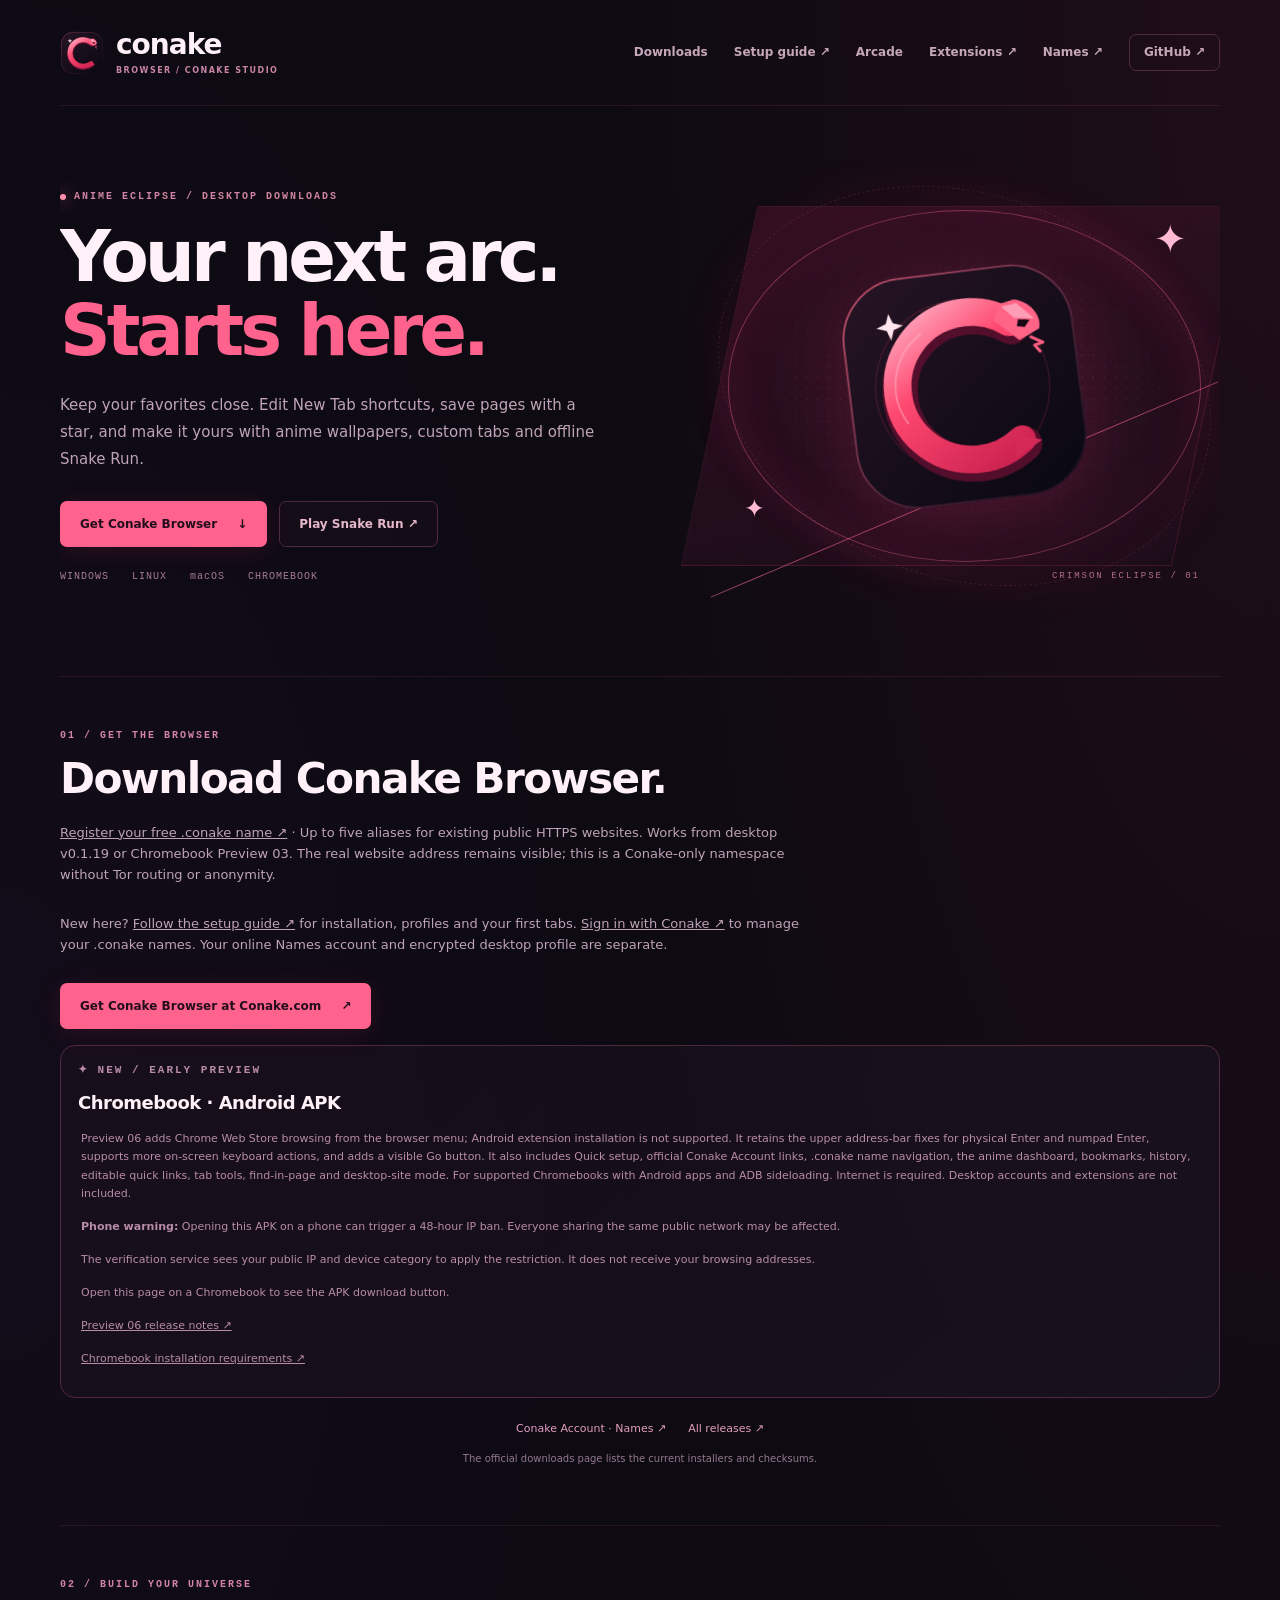
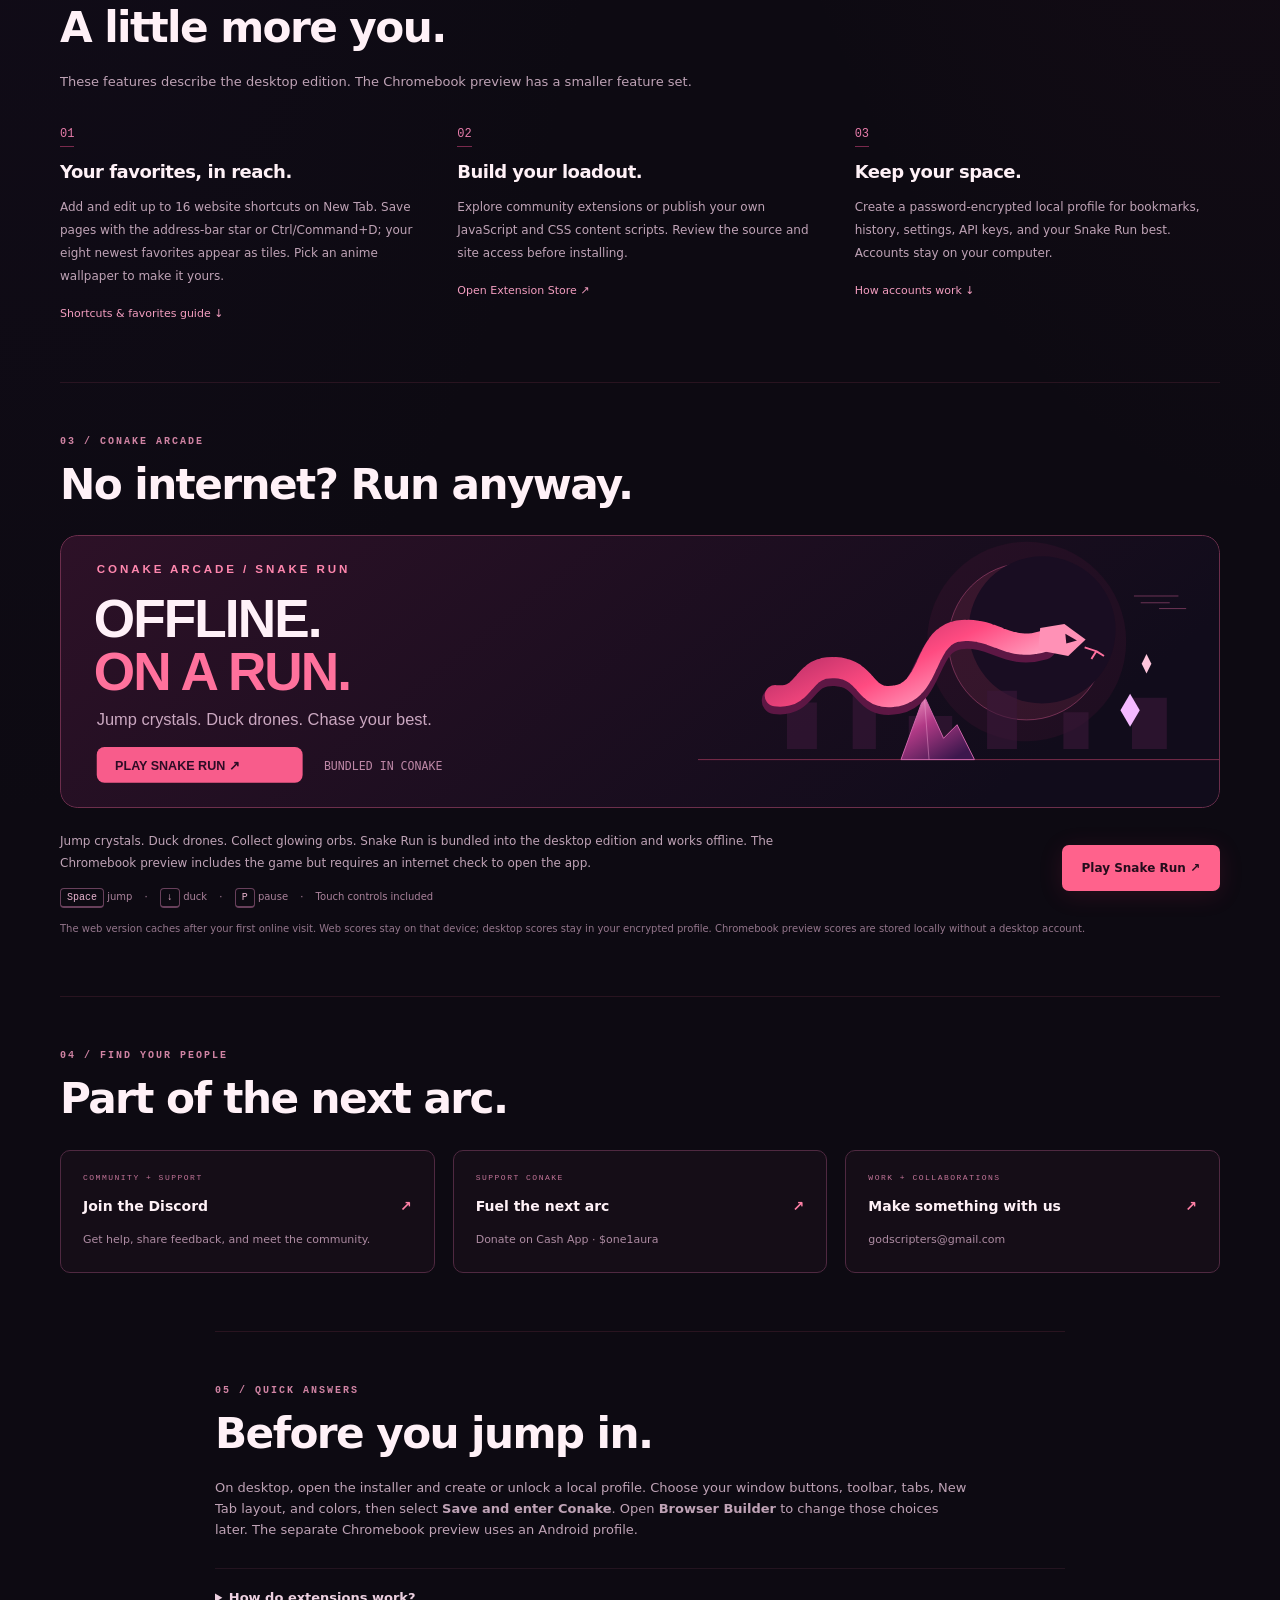
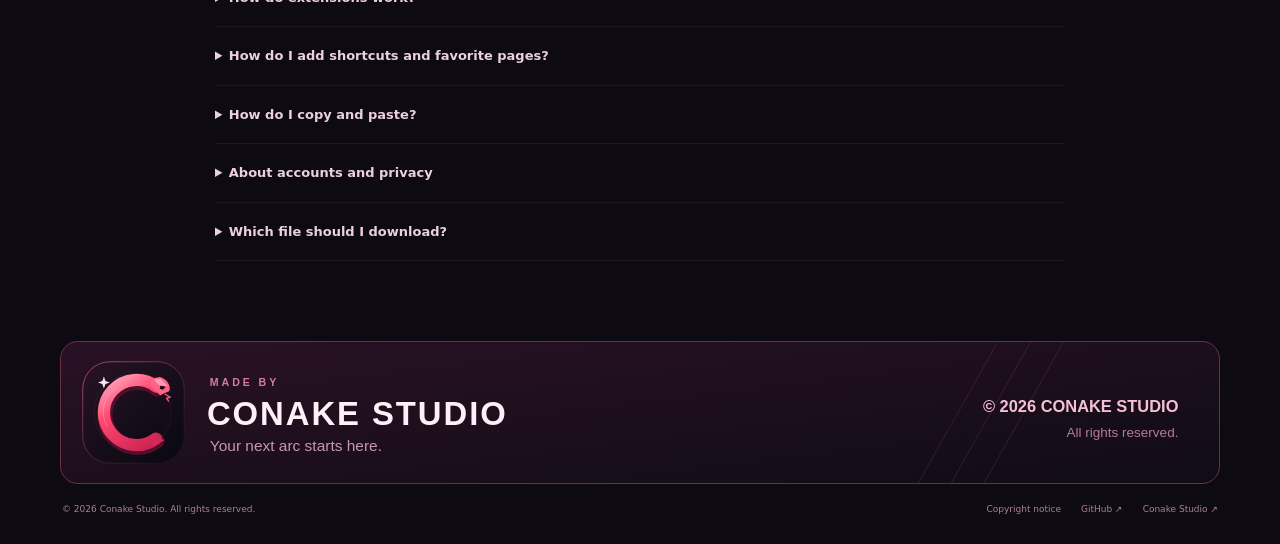
==== commit 30159b0f: "Document required desktop UI setup" ====
--- a/index.html
+++ b/index.html
@@ -115,7 +115,7 @@
     <section id="help" class="section help" aria-labelledby="help-title">
       <p class="eyebrow">05 / QUICK ANSWERS</p>
       <h2 id="help-title">Before you jump in.</h2>
-      <p class="section-intro">For desktop, open your installer and create a local account with a password of at least 12 characters. The separate Chromebook preview does not yet have desktop accounts.</p>
+      <p class="section-intro">On desktop, open the installer and create or unlock a local profile. Choose your window buttons, toolbar, tabs, New Tab layout, and colors, then select <strong>Save and enter Conake</strong>. Open <strong>Browser Builder</strong> to change those choices later. The separate Chromebook preview uses an Android profile.</p>
       <details><summary>How do extensions work?</summary><p>Open Extensions in Conake to review an extension’s source and website access before installing it. Enable extension mode, then lock and sign in again. The first format supports JavaScript and CSS content scripts for HTTP/HTTPS websites; it does not install arbitrary Chrome Web Store packages. Creators are not automatically reviewed.</p></details>
 <details id="favorites-help"><summary>How do I add shortcuts and favorite pages?</summary><p>On New Tab, choose <strong>+ Add shortcut</strong> to save a website link. A tile’s <strong>⋯</strong> button edits its name or address, or removes it. You can save up to 16 shortcuts.</p><p>Click the address-bar star or press <strong>Ctrl/Command+D</strong> to save the current page. The eight newest bookmarks appear on New Tab. Choose <strong>View all bookmarks</strong>, <strong>Ctrl/Command+B</strong> or <strong>Ctrl/Command+Shift+O</strong> to add, edit, search or remove favorites. Press <strong>F1</strong> for the keyboard guide. Favorites and shortcuts stay in your encrypted local profile; existing bookmarks are preserved.</p></details>
 <details><summary>How do I copy and paste?</summary><p>Right-click, or use a two-finger click on your trackpad, to open the context menu. Text fields offer Cut, Copy, Paste, Paste as Plain Text, Undo, Redo and Select All where available. You can also click <strong>Edit ▾</strong> beside Lock. It uses the page or browser field you last focused.</p><p>Keyboard shortcuts work too: Ctrl+C copies, Ctrl+X cuts, Ctrl+V pastes and Ctrl+A selects all. Use Command on Mac.</p></details>
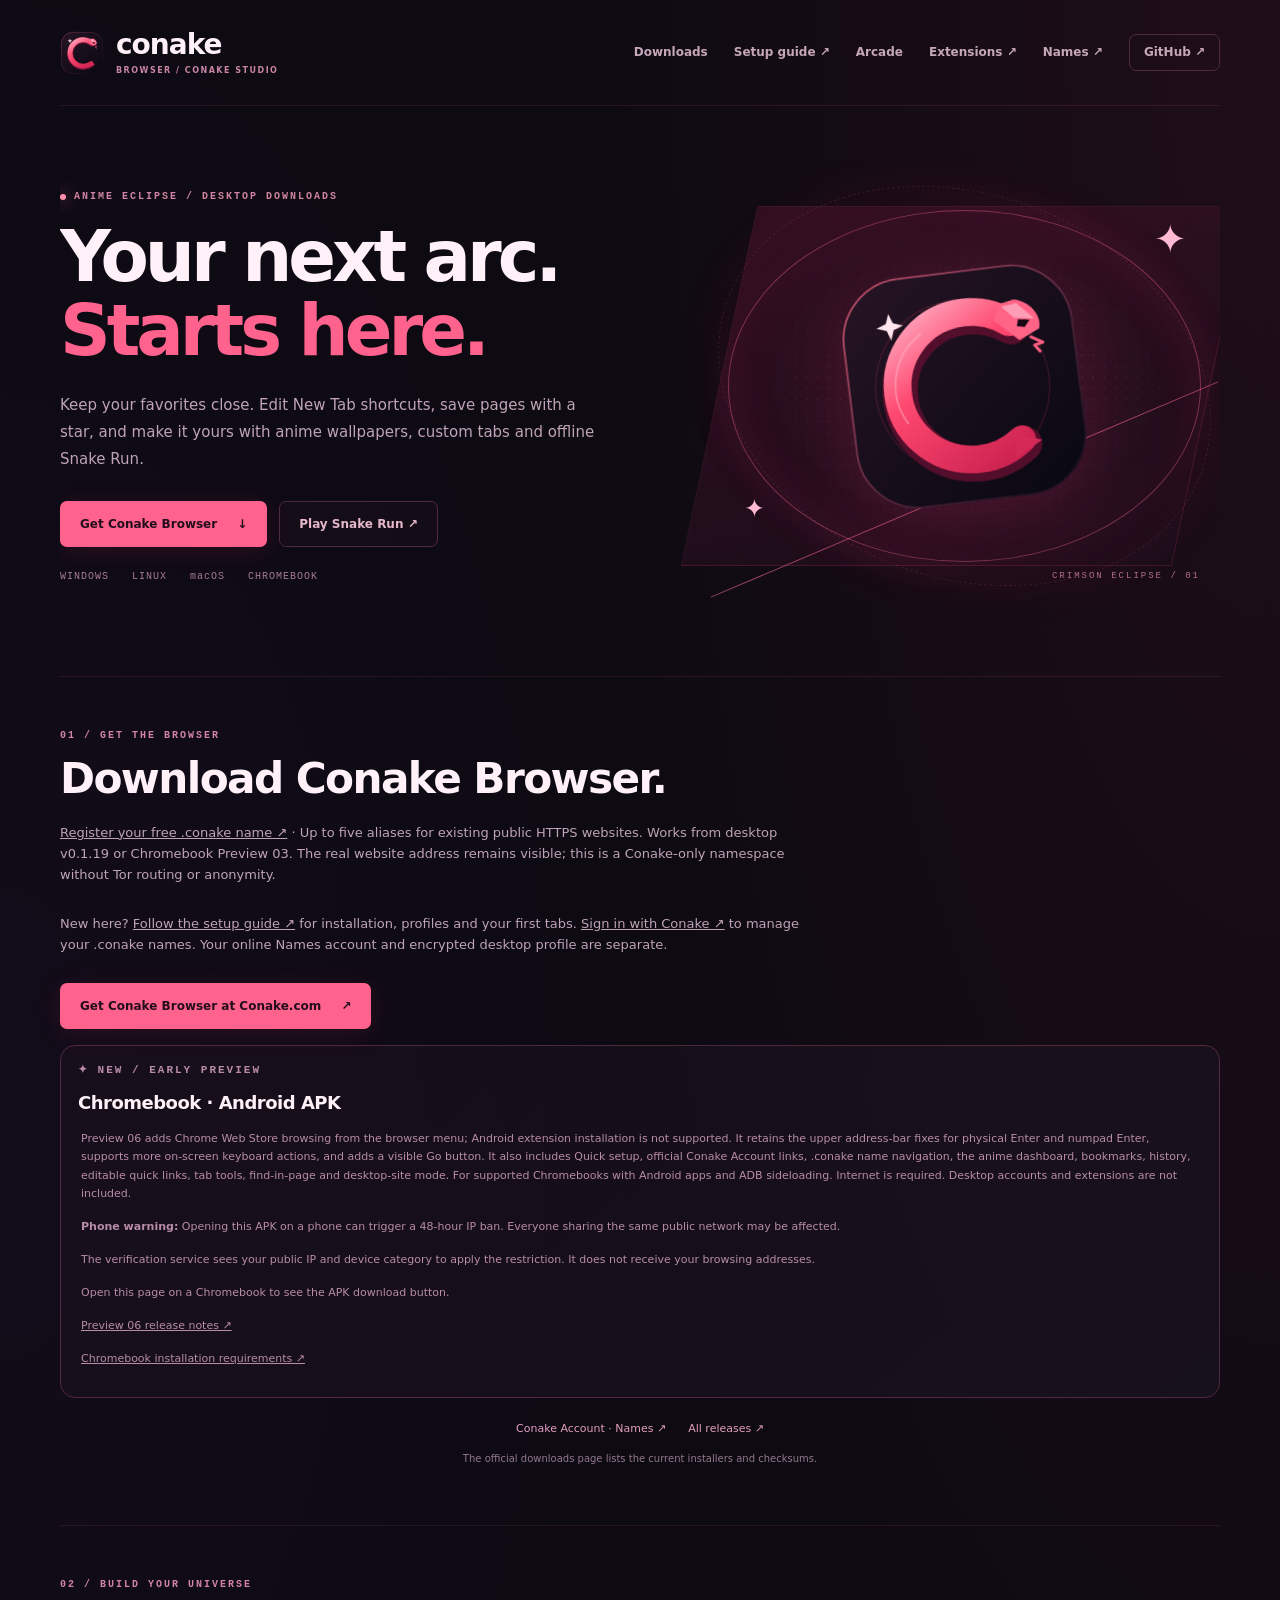
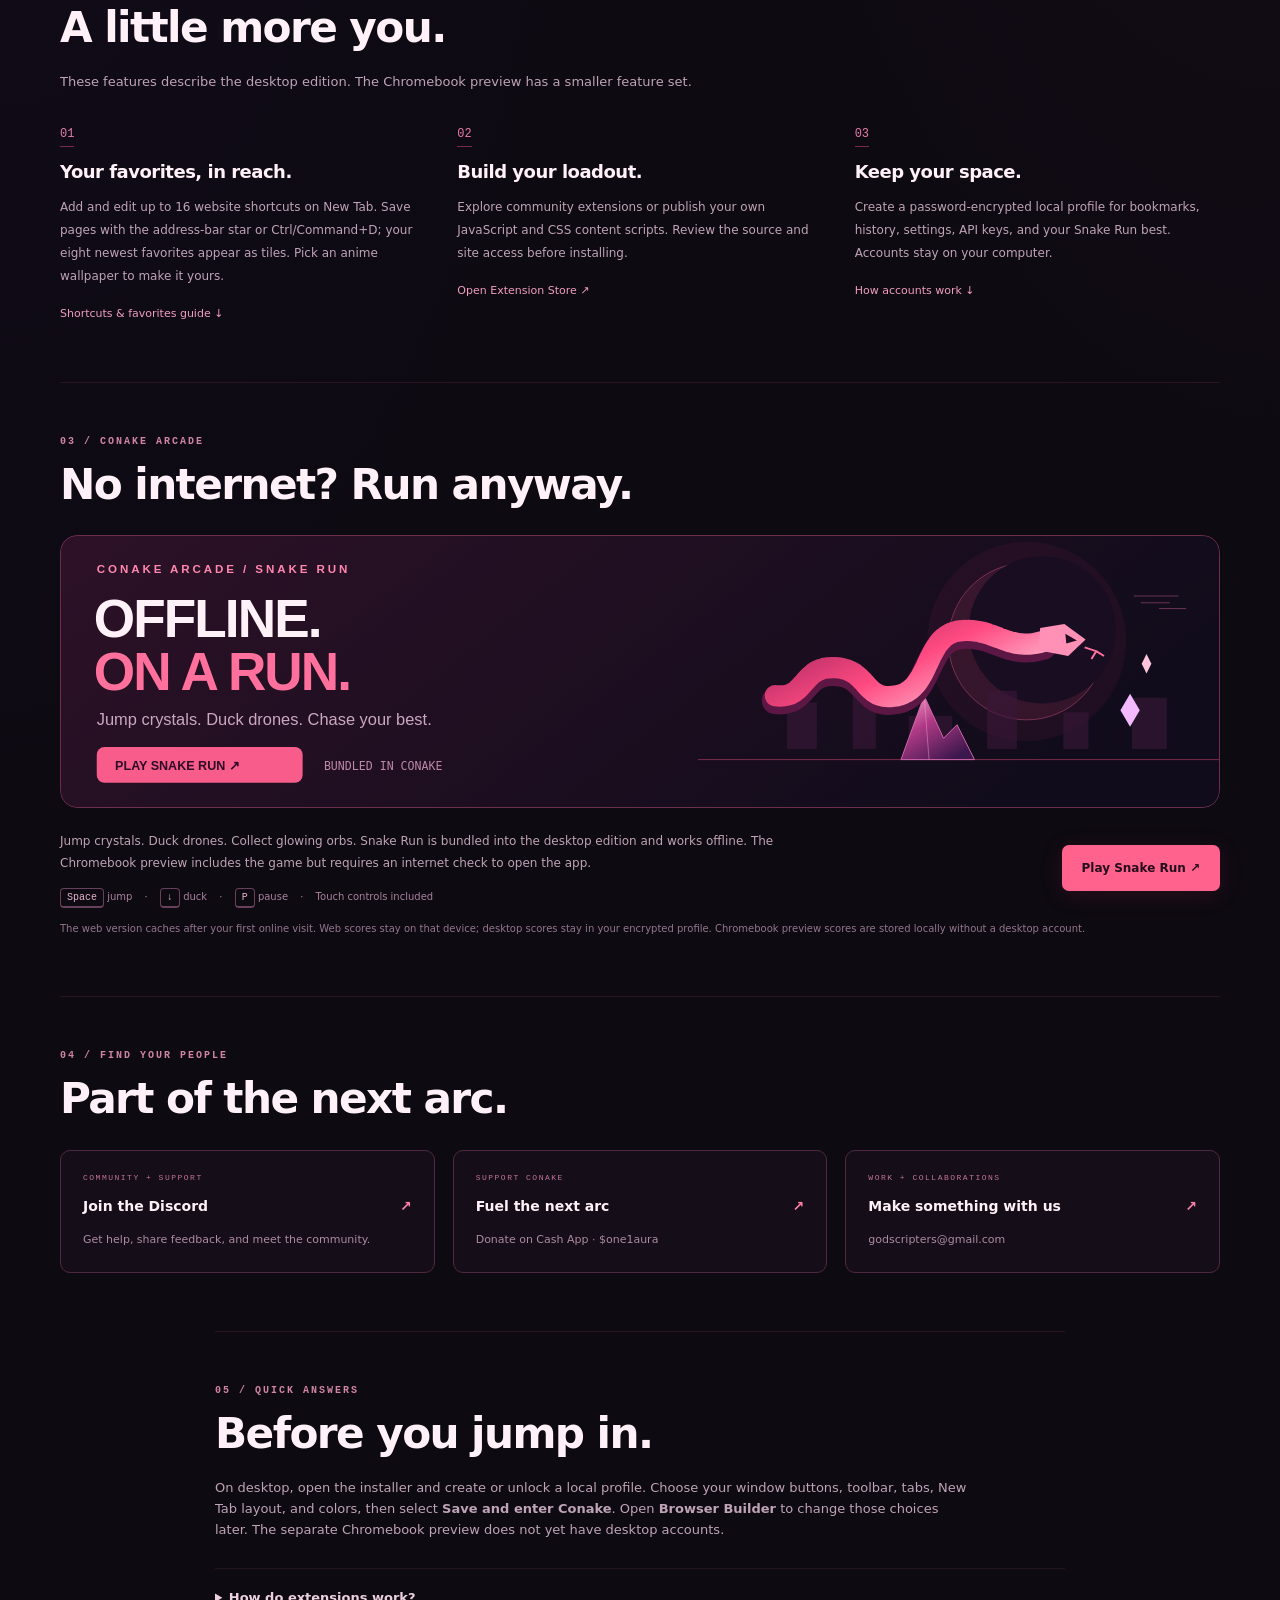
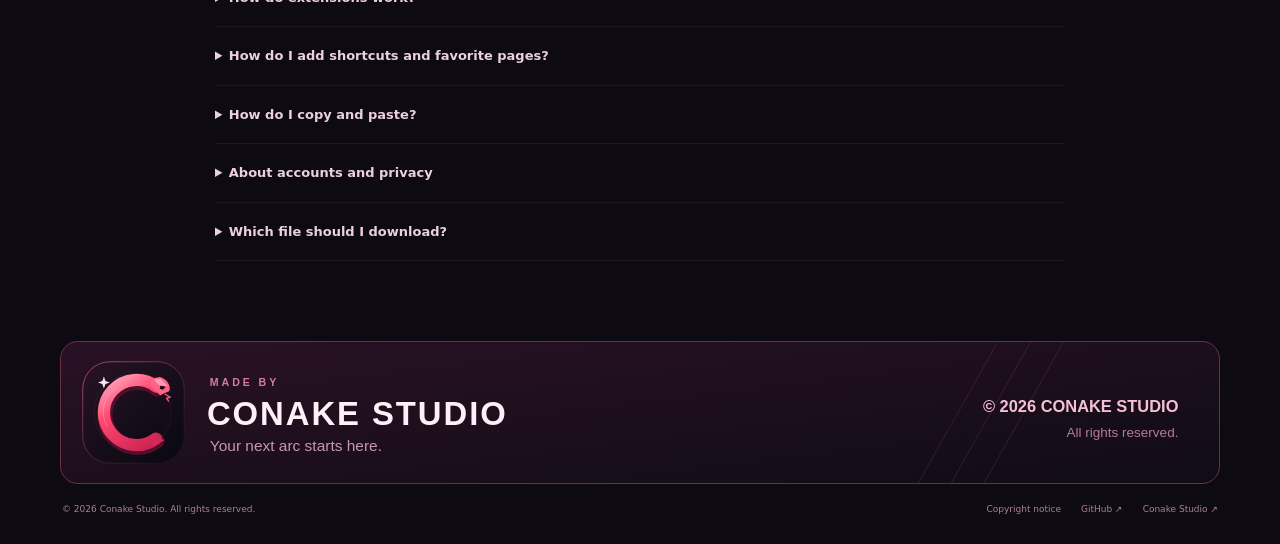
==== commit 7332d0e8: "Keep the existing Chromebook setup wording" ====
--- a/index.html
+++ b/index.html
@@ -115,7 +115,7 @@
     <section id="help" class="section help" aria-labelledby="help-title">
       <p class="eyebrow">05 / QUICK ANSWERS</p>
       <h2 id="help-title">Before you jump in.</h2>
-      <p class="section-intro">On desktop, open the installer and create or unlock a local profile. Choose your window buttons, toolbar, tabs, New Tab layout, and colors, then select <strong>Save and enter Conake</strong>. Open <strong>Browser Builder</strong> to change those choices later. The separate Chromebook preview uses an Android profile.</p>
+      <p class="section-intro">On desktop, open the installer and create or unlock a local profile. Choose your window buttons, toolbar, tabs, New Tab layout, and colors, then select <strong>Save and enter Conake</strong>. Open <strong>Browser Builder</strong> to change those choices later. The separate Chromebook preview does not yet have desktop accounts.</p>
       <details><summary>How do extensions work?</summary><p>Open Extensions in Conake to review an extension’s source and website access before installing it. Enable extension mode, then lock and sign in again. The first format supports JavaScript and CSS content scripts for HTTP/HTTPS websites; it does not install arbitrary Chrome Web Store packages. Creators are not automatically reviewed.</p></details>
 <details id="favorites-help"><summary>How do I add shortcuts and favorite pages?</summary><p>On New Tab, choose <strong>+ Add shortcut</strong> to save a website link. A tile’s <strong>⋯</strong> button edits its name or address, or removes it. You can save up to 16 shortcuts.</p><p>Click the address-bar star or press <strong>Ctrl/Command+D</strong> to save the current page. The eight newest bookmarks appear on New Tab. Choose <strong>View all bookmarks</strong>, <strong>Ctrl/Command+B</strong> or <strong>Ctrl/Command+Shift+O</strong> to add, edit, search or remove favorites. Press <strong>F1</strong> for the keyboard guide. Favorites and shortcuts stay in your encrypted local profile; existing bookmarks are preserved.</p></details>
 <details><summary>How do I copy and paste?</summary><p>Right-click, or use a two-finger click on your trackpad, to open the context menu. Text fields offer Cut, Copy, Paste, Paste as Plain Text, Undo, Redo and Select All where available. You can also click <strong>Edit ▾</strong> beside Lock. It uses the page or browser field you last focused.</p><p>Keyboard shortcuts work too: Ctrl+C copies, Ctrl+X cuts, Ctrl+V pastes and Ctrl+A selects all. Use Command on Mac.</p></details>
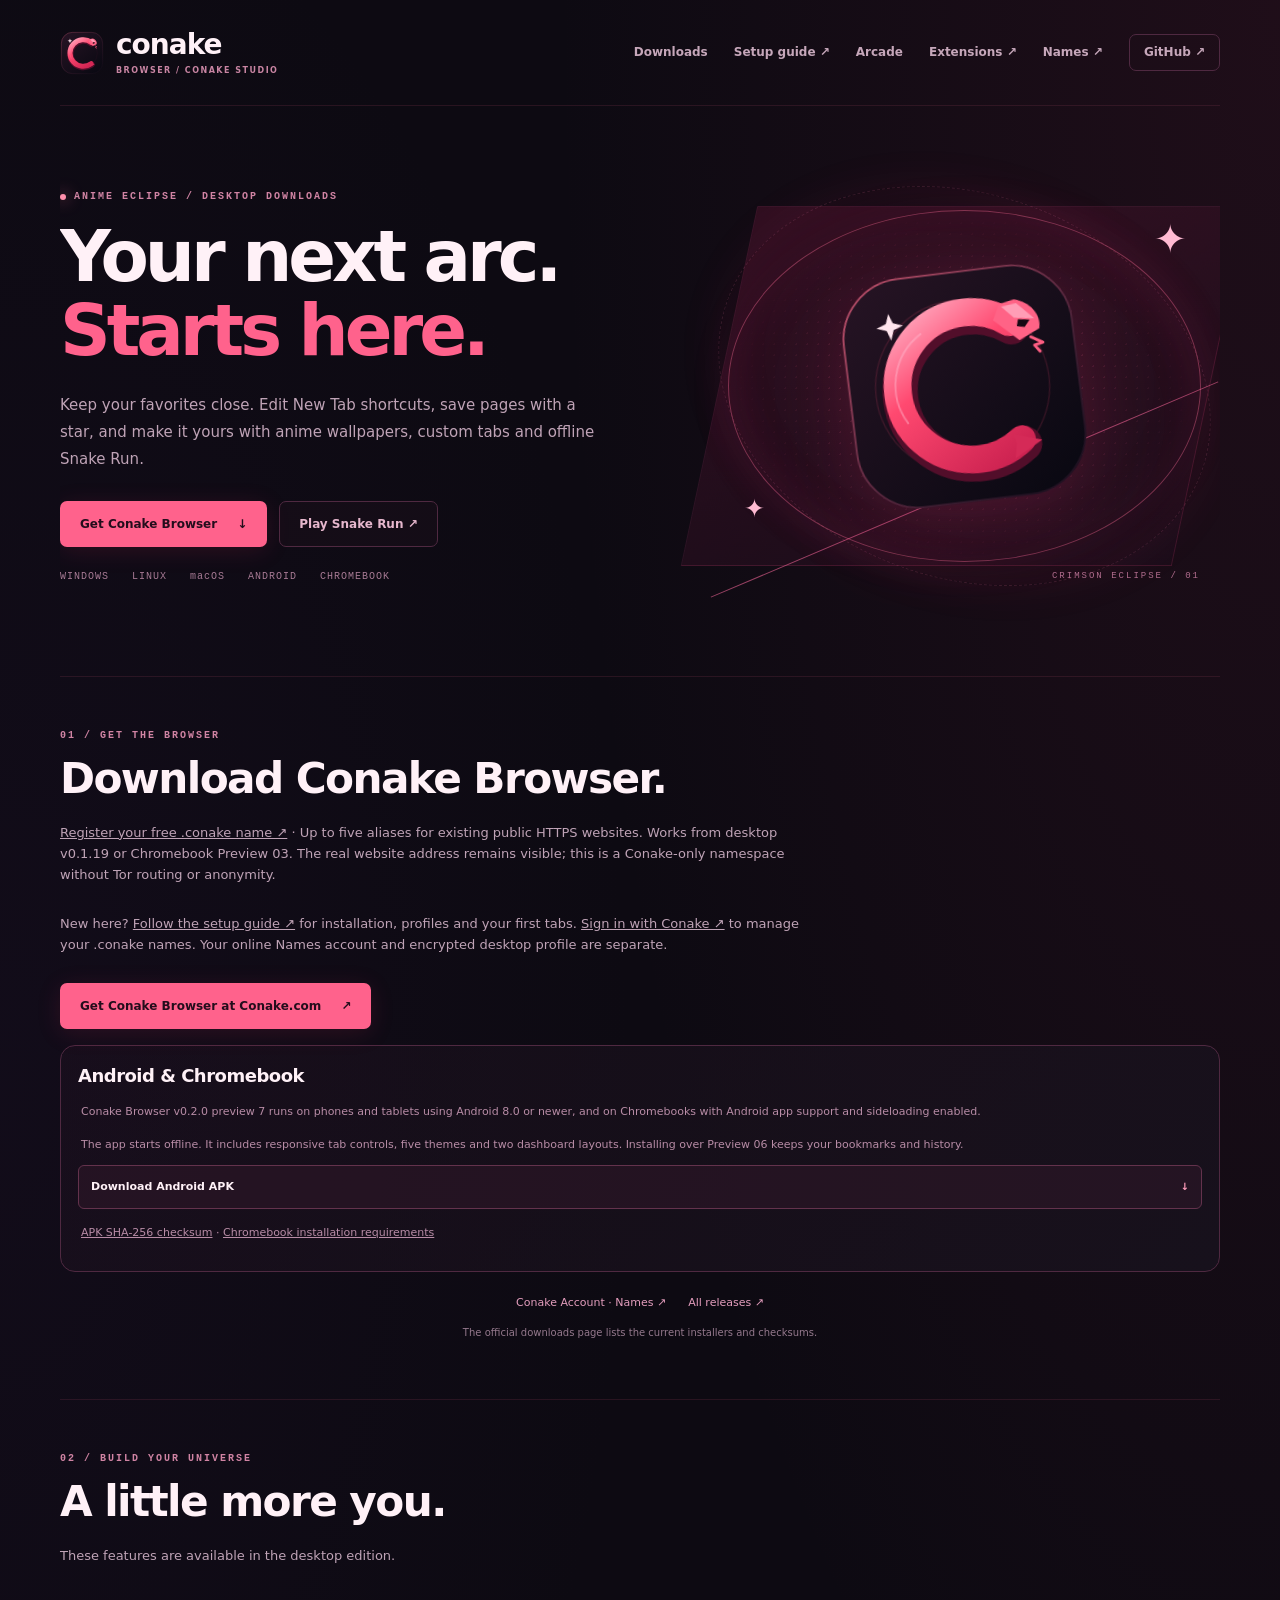
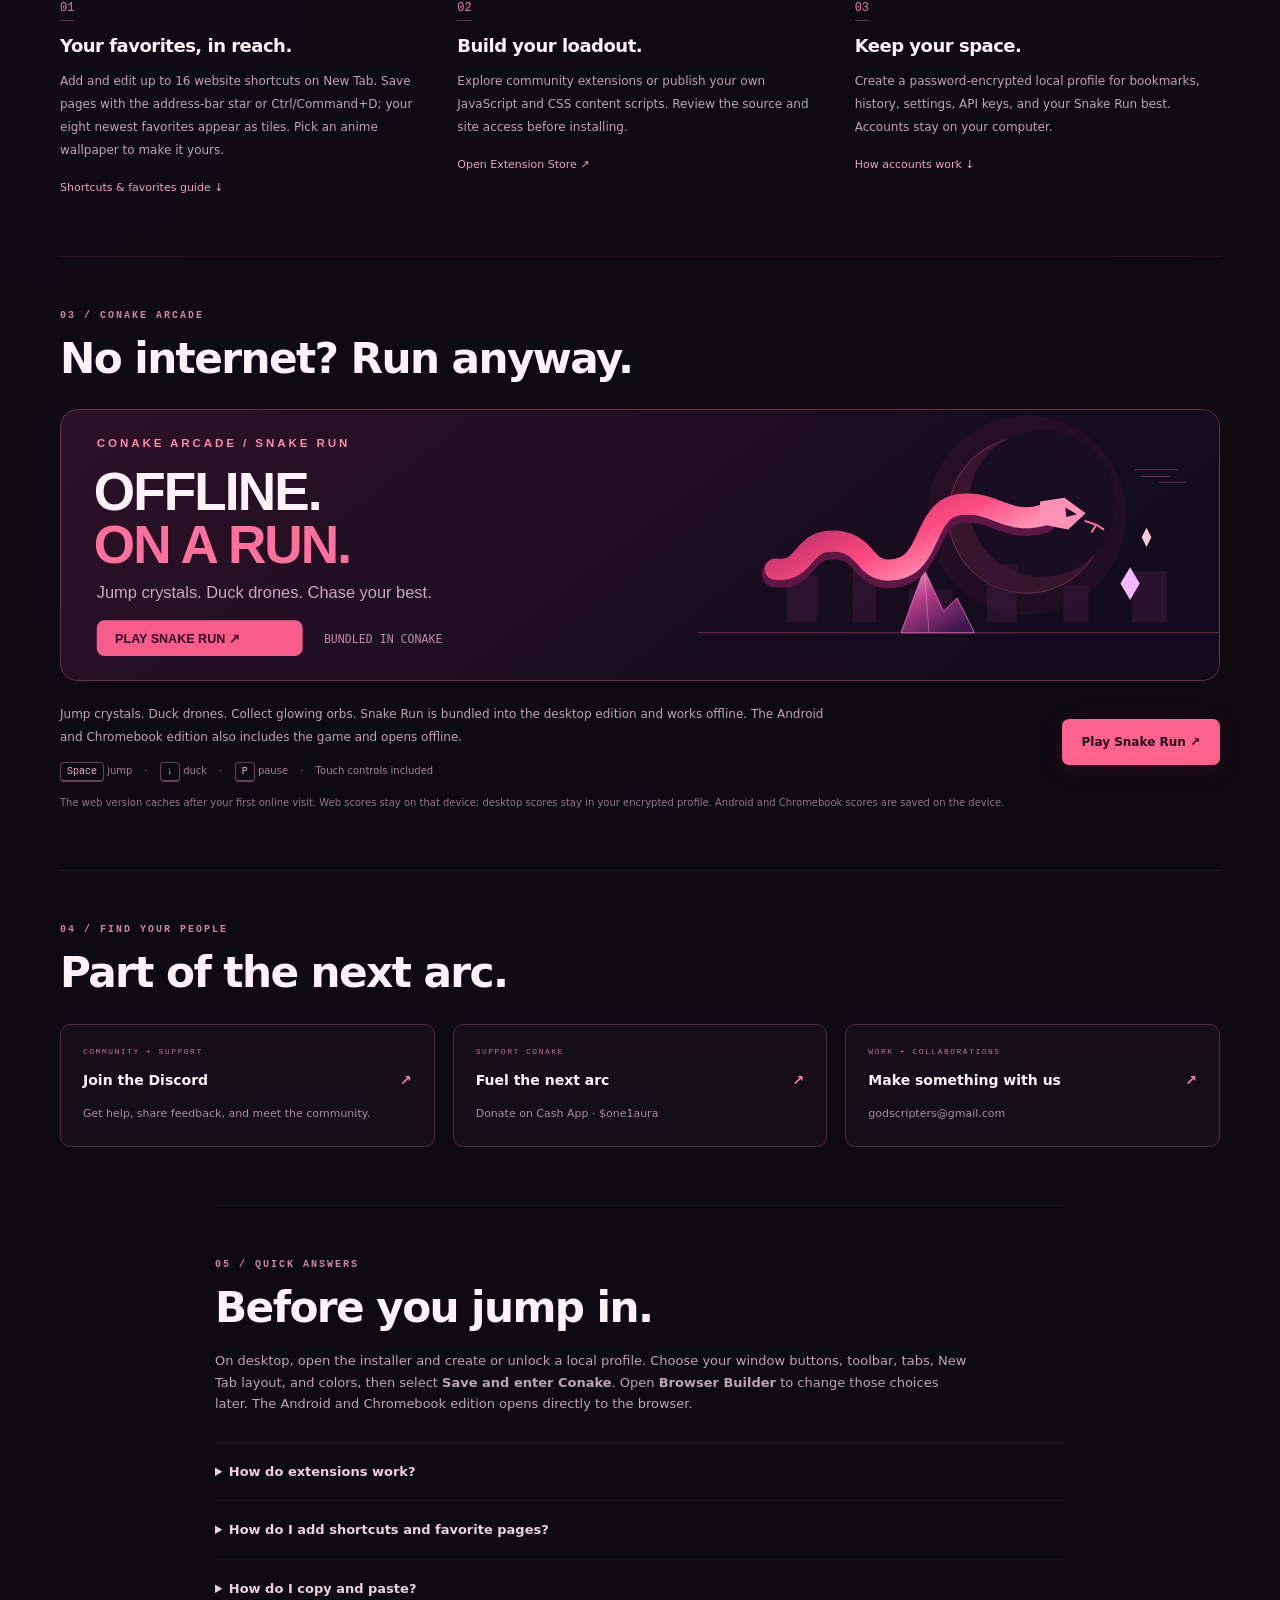
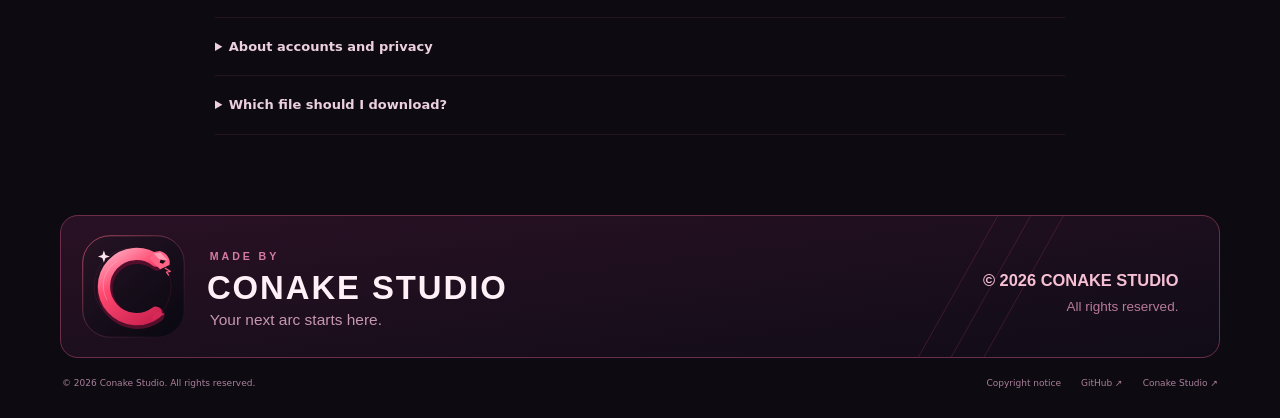
==== commit 6b630d93: "Link to the official Cloudflare APK for Android and Chromebook" ====
--- a/index.html
+++ b/index.html
@@ -3,7 +3,7 @@
 <head>
   <meta charset="utf-8">
   <meta name="viewport" content="width=device-width, initial-scale=1">
-  <meta name="description" content="Download Conake Browser by Conake Studio for Windows, Linux, macOS and Chromebook. Anime-inspired themes, favorites, editable shortcuts and Snake Run.">
+  <meta name="description" content="Download Conake Browser by Conake Studio for Windows, Linux, macOS, Android and Chromebook. Anime-inspired themes, favorites, editable shortcuts and Snake Run.">
   <meta name="author" content="Conake Studio">
   <meta name="copyright" content="© 2026 Conake Studio. All rights reserved.">
   <meta name="theme-color" content="#130b18">
@@ -42,7 +42,7 @@
           <a class="button primary" href="#downloads">Get Conake Browser <span aria-hidden="true">↓</span></a>
           <a class="button ghost" href="https://conake.com/snake-run/">Play Snake Run ↗</a>
         </div>
-        <p class="platforms"><span>WINDOWS</span><span>LINUX</span><span>macOS</span><span>CHROMEBOOK</span></p>
+        <p class="platforms"><span>WINDOWS</span><span>LINUX</span><span>macOS</span><span>ANDROID</span><span>CHROMEBOOK</span></p>
       </div>
       <div class="hero-art" aria-hidden="true">
         <div class="art-panel"></div>
@@ -62,17 +62,13 @@
       </div>
       <p class="section-intro"><a href="https://conake-domains.web-one1aura.workers.dev/">Register your free .conake name ↗</a> · Up to five aliases for existing public HTTPS websites. Works from desktop v0.1.19 or Chromebook Preview 03. The real website address remains visible; this is a Conake-only namespace without Tor routing or anonymity.</p>
       <p class="section-intro">New here? <a href="https://conake-domains.web-one1aura.workers.dev/setup">Follow the setup guide ↗</a> for installation, profiles and your first tabs. <a href="https://conake-domains.web-one1aura.workers.dev/account">Sign in with Conake ↗</a> to manage your .conake names. Your online Names account and encrypted desktop profile are separate.</p>
-      <p><a class="button primary" href="https://conake.com/#downloads">Get Conake Browser at Conake.com <span aria-hidden="true">↗</span></a></p>
+      <p><a class="button primary" href="https://conake.com/downloads">Get Conake Browser at Conake.com <span aria-hidden="true">↗</span></a></p>
       <article class="platform-card" style="margin-top:1rem" aria-labelledby="chromebook-title">
-        <p class="eyebrow">✦ NEW / EARLY PREVIEW</p>
-        <h3 id="chromebook-title">Chromebook · Android APK</h3>
-        <p>Preview 06 adds Chrome Web Store browsing from the browser menu; Android extension installation is not supported. It retains the upper address-bar fixes for physical Enter and numpad Enter, supports more on-screen keyboard actions, and adds a visible Go button. It also includes Quick setup, official Conake Account links, .conake name navigation, the anime dashboard, bookmarks, history, editable quick links, tab tools, find-in-page and desktop-site mode. For supported Chromebooks with Android apps and ADB sideloading. Internet is required. Desktop accounts and extensions are not included.</p>
-        <p><strong>Phone warning:</strong> Opening this APK on a phone can trigger a 48-hour IP ban. Everyone sharing the same public network may be affected.</p>
-        <p>The verification service sees your public IP and device category to apply the restriction. It does not receive your browsing addresses.</p>
-        <p id="chromebook-notice">Open this page on a Chromebook to see the APK download button.</p>
-        <a id="chromebook-download" class="installer" style="display:none" href="https://conake.com/#downloads">Get the Chromebook preview <span aria-hidden="true">↗</span></a>
-        <p><a href="https://github.com/menacing-aura/Conake-Browser/releases/tag/v0.1.21-chromebook.6">Preview 06 release notes ↗</a></p>
-        <p><a href="https://developer.android.com/develop/devices/chromeos/learn/development-environment">Chromebook installation requirements ↗</a></p>
+        <h3 id="chromebook-title">Android &amp; Chromebook</h3>
+        <p>Conake Browser v0.2.0 preview 7 runs on phones and tablets using Android 8.0 or newer, and on Chromebooks with Android app support and sideloading enabled.</p>
+        <p>The app starts offline. It includes responsive tab controls, five themes and two dashboard layouts. Installing over Preview 06 keeps your bookmarks and history.</p>
+        <a id="chromebook-download" class="installer" href="https://conake.com/downloads/android/v0.2.0-android.7/ConakeBrowser-Android-0.2.0.apk">Download Android APK <span aria-hidden="true">↓</span></a>
+        <p><a href="https://conake.com/downloads/android/v0.2.0-android.7/SHA256SUMS.txt">APK SHA-256 checksum</a> · <a href="https://developer.android.com/develop/devices/chromeos/learn/development-environment">Chromebook installation requirements</a></p>
       </article>
       <div class="release-links">
         <a href="https://conake-domains.web-one1aura.workers.dev/account">Conake Account · Names ↗</a>
@@ -84,7 +80,7 @@
     <section class="section features" aria-labelledby="features-title">
       <p class="eyebrow">02 / BUILD YOUR UNIVERSE</p>
       <h2 id="features-title">A little more you.</h2>
-      <p class="section-intro">These features describe the desktop edition. The Chromebook preview has a smaller feature set.</p>
+      <p class="section-intro">These features are available in the desktop edition.</p>
       <div class="feature-grid">
         <article><span class="feature-index">01</span><h3>Your favorites, in reach.</h3><p>Add and edit up to 16 website shortcuts on New Tab. Save pages with the address-bar star or Ctrl/Command+D; your eight newest favorites appear as tiles. Pick an anime wallpaper to make it yours.</p><a href="#favorites-help">Shortcuts &amp; favorites guide ↓</a></article>
         <article><span class="feature-index">02</span><h3>Build your loadout.</h3><p>Explore community extensions or publish your own JavaScript and CSS content scripts. Review the source and site access before installing.</p><a href="https://conake-extensions.web-one1aura.workers.dev/">Open Extension Store ↗</a></article>
@@ -98,8 +94,8 @@
       <a class="arcade-image" href="https://conake.com/snake-run/" aria-label="Play Snake Run on the web">
         <img src="assets/readme/snake-run.svg" width="1200" height="282" loading="lazy" alt="Snake Run: a crimson snake jumping crystal spikes under an eclipse.">
       </a>
-      <div class="arcade-bottom"><div><p>Jump crystals. Duck drones. Collect glowing orbs. Snake Run is bundled into the desktop edition and works offline. The Chromebook preview includes the game but requires an internet check to open the app.</p><p class="control-hint"><kbd>Space</kbd> jump <span>·</span> <kbd>↓</kbd> duck <span>·</span> <kbd>P</kbd> pause <span>·</span> Touch controls included</p></div><a class="button primary" href="https://conake.com/snake-run/">Play Snake Run ↗</a></div>
-      <p class="web-note">The web version caches after your first online visit. Web scores stay on that device; desktop scores stay in your encrypted profile. Chromebook preview scores are stored locally without a desktop account.</p>
+      <div class="arcade-bottom"><div><p>Jump crystals. Duck drones. Collect glowing orbs. Snake Run is bundled into the desktop edition and works offline. The Android and Chromebook edition also includes the game and opens offline.</p><p class="control-hint"><kbd>Space</kbd> jump <span>·</span> <kbd>↓</kbd> duck <span>·</span> <kbd>P</kbd> pause <span>·</span> Touch controls included</p></div><a class="button primary" href="https://conake.com/snake-run/">Play Snake Run ↗</a></div>
+      <p class="web-note">The web version caches after your first online visit. Web scores stay on that device; desktop scores stay in your encrypted profile. Android and Chromebook scores are saved on the device.</p>
     </section>
 
     <section class="section community" aria-labelledby="community-title">
@@ -115,24 +111,18 @@
     <section id="help" class="section help" aria-labelledby="help-title">
       <p class="eyebrow">05 / QUICK ANSWERS</p>
       <h2 id="help-title">Before you jump in.</h2>
-      <p class="section-intro">On desktop, open the installer and create or unlock a local profile. Choose your window buttons, toolbar, tabs, New Tab layout, and colors, then select <strong>Save and enter Conake</strong>. Open <strong>Browser Builder</strong> to change those choices later. The separate Chromebook preview does not yet have desktop accounts.</p>
+      <p class="section-intro">On desktop, open the installer and create or unlock a local profile. Choose your window buttons, toolbar, tabs, New Tab layout, and colors, then select <strong>Save and enter Conake</strong>. Open <strong>Browser Builder</strong> to change those choices later. The Android and Chromebook edition opens directly to the browser.</p>
       <details><summary>How do extensions work?</summary><p>Open Extensions in Conake to review an extension’s source and website access before installing it. Enable extension mode, then lock and sign in again. The first format supports JavaScript and CSS content scripts for HTTP/HTTPS websites; it does not install arbitrary Chrome Web Store packages. Creators are not automatically reviewed.</p></details>
 <details id="favorites-help"><summary>How do I add shortcuts and favorite pages?</summary><p>On New Tab, choose <strong>+ Add shortcut</strong> to save a website link. A tile’s <strong>⋯</strong> button edits its name or address, or removes it. You can save up to 16 shortcuts.</p><p>Click the address-bar star or press <strong>Ctrl/Command+D</strong> to save the current page. The eight newest bookmarks appear on New Tab. Choose <strong>View all bookmarks</strong>, <strong>Ctrl/Command+B</strong> or <strong>Ctrl/Command+Shift+O</strong> to add, edit, search or remove favorites. Press <strong>F1</strong> for the keyboard guide. Favorites and shortcuts stay in your encrypted local profile; existing bookmarks are preserved.</p></details>
 <details><summary>How do I copy and paste?</summary><p>Right-click, or use a two-finger click on your trackpad, to open the context menu. Text fields offer Cut, Copy, Paste, Paste as Plain Text, Undo, Redo and Select All where available. You can also click <strong>Edit ▾</strong> beside Lock. It uses the page or browser field you last focused.</p><p>Keyboard shortcuts work too: Ctrl+C copies, Ctrl+X cuts, Ctrl+V pastes and Ctrl+A selects all. Use Command on Mac.</p></details>
 <details><summary>About accounts and privacy</summary><p>Bookmarks, history, settings, the download list, and API keys are saved in a password-encrypted profile. Accounts stay on this computer. There is no cloud sync or password recovery, so keep your password safe.</p><p>Click Lock to sign out and close your tabs. Website sessions end on sign-out or restart. Up to 40 pinned addresses, names, colors, and their order are saved in your encrypted profile and reopen after sign-in. Other tabs and the recent closed-tab list reset when you lock. Extension mode temporarily stores session data on disk and clears it during normal lock or exit; a crash can leave temporary files. Files you download, backups, and files left by older versions remain outside the encrypted profile.</p></details>
-<details><summary>Which file should I download?</summary><p>Use the .deb package on Linux Mint, Ubuntu, or Debian; use AppImage on other Linux desktops. Use .exe on Windows and the matching .dmg on your Mac. GitHub's Source code and Download ZIP links contain the download page files. Get your installer from <a href="https://conake.com/#downloads">Conake.com</a>.</p></details>
+<details><summary>Which file should I download?</summary><p>Use the .deb package on Linux Mint, Ubuntu, or Debian; use AppImage on other Linux desktops. Use .exe on Windows and the matching .dmg on your Mac. GitHub's Source code and Download ZIP links contain the download page files. Get your installer from <a href="https://conake.com/downloads">Conake.com</a>.</p></details>
     </section>
   </main>
   <footer class="site-footer">
     <a href="https://conake.com/" aria-label="Visit Conake Studio"><img src="assets/readme/conake-studio.svg" width="1200" height="148" loading="lazy" alt="Made by Conake Studio. Your next arc starts here."></a>
     <div class="footer-meta"><p>© 2026 Conake Studio. All rights reserved.</p><nav aria-label="Footer"><a href="https://github.com/menacing-aura/Conake-Browser/blob/main/COPYRIGHT.txt">Copyright notice</a><a href="https://github.com/menacing-aura/Conake-Browser">GitHub ↗</a><a href="https://conake.com/">Conake Studio ↗</a></nav></div>
   </footer>
-  <script>
-    if (/\bCrOS\b/i.test(navigator.userAgent)) {
-      document.getElementById('chromebook-download').style.display = '';
-      document.getElementById('chromebook-notice').hidden = true;
-    }
-  </script>
 </body>
 </html>
 
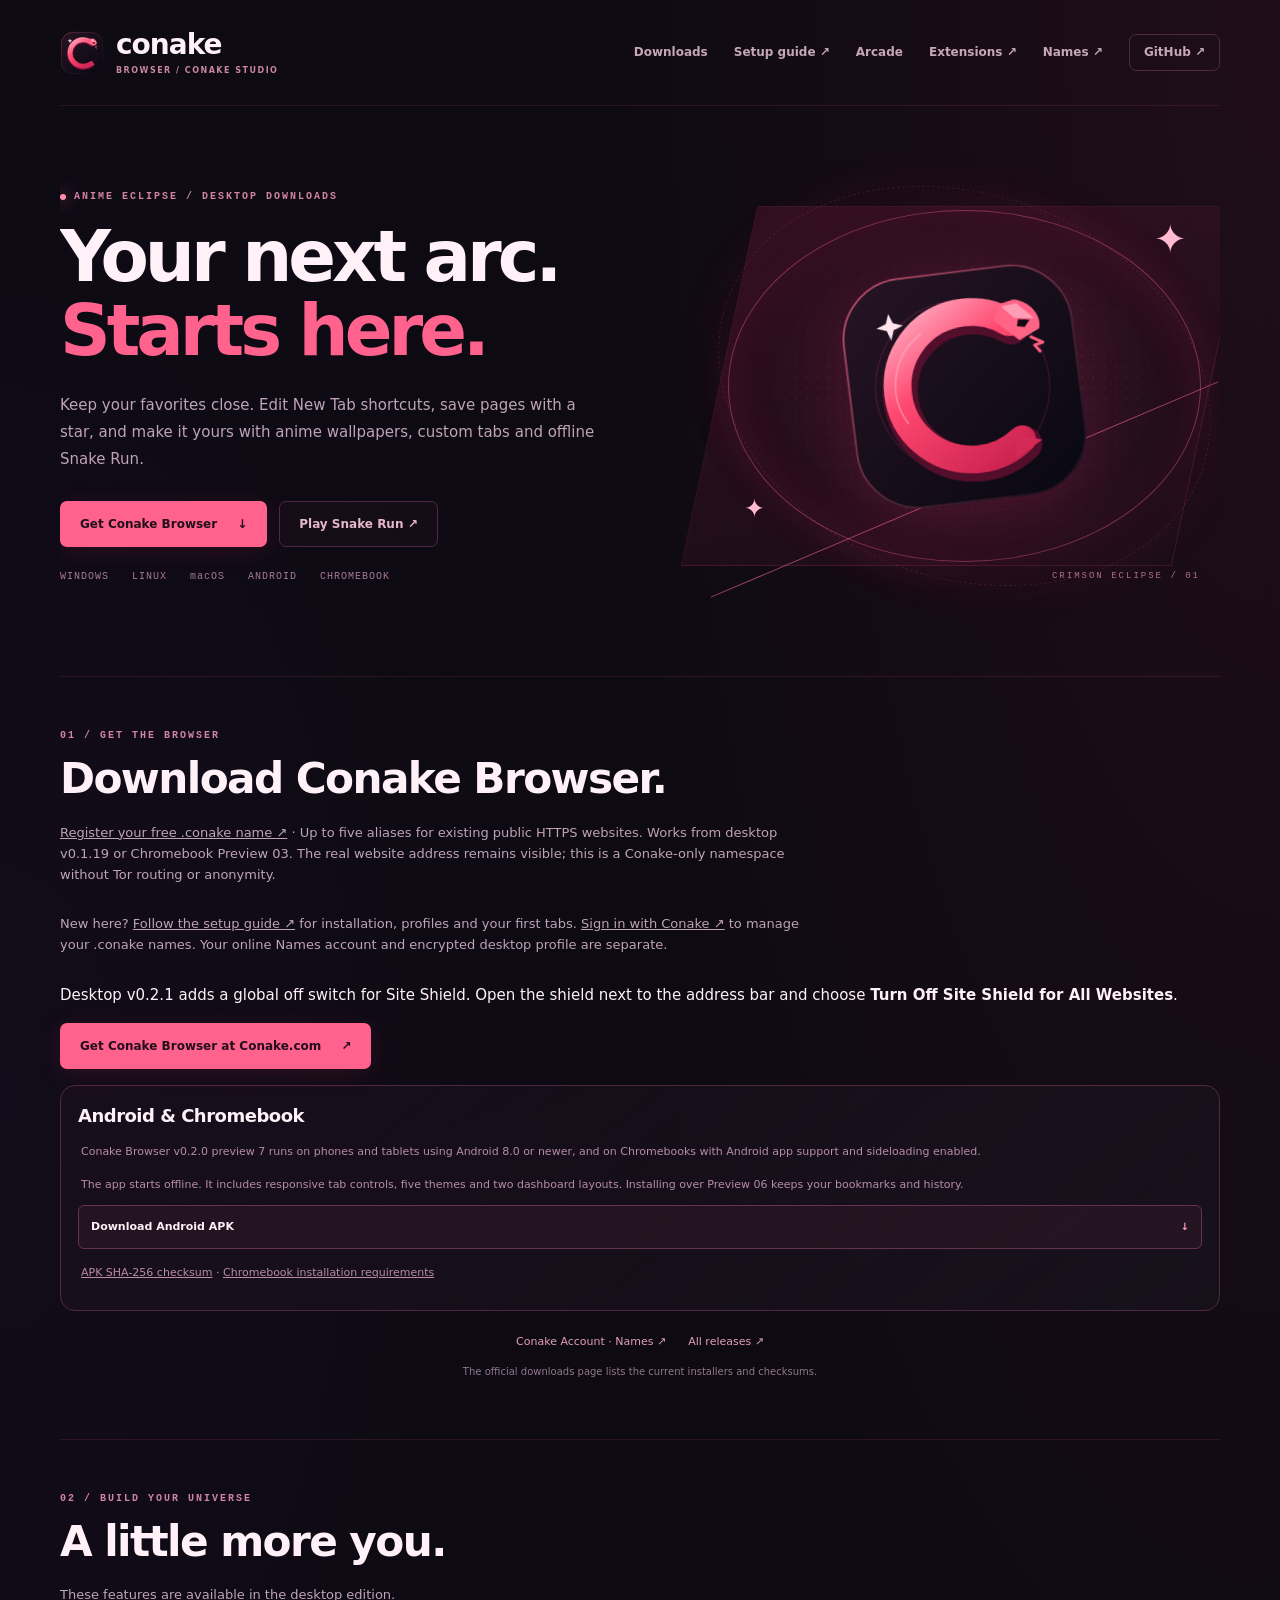
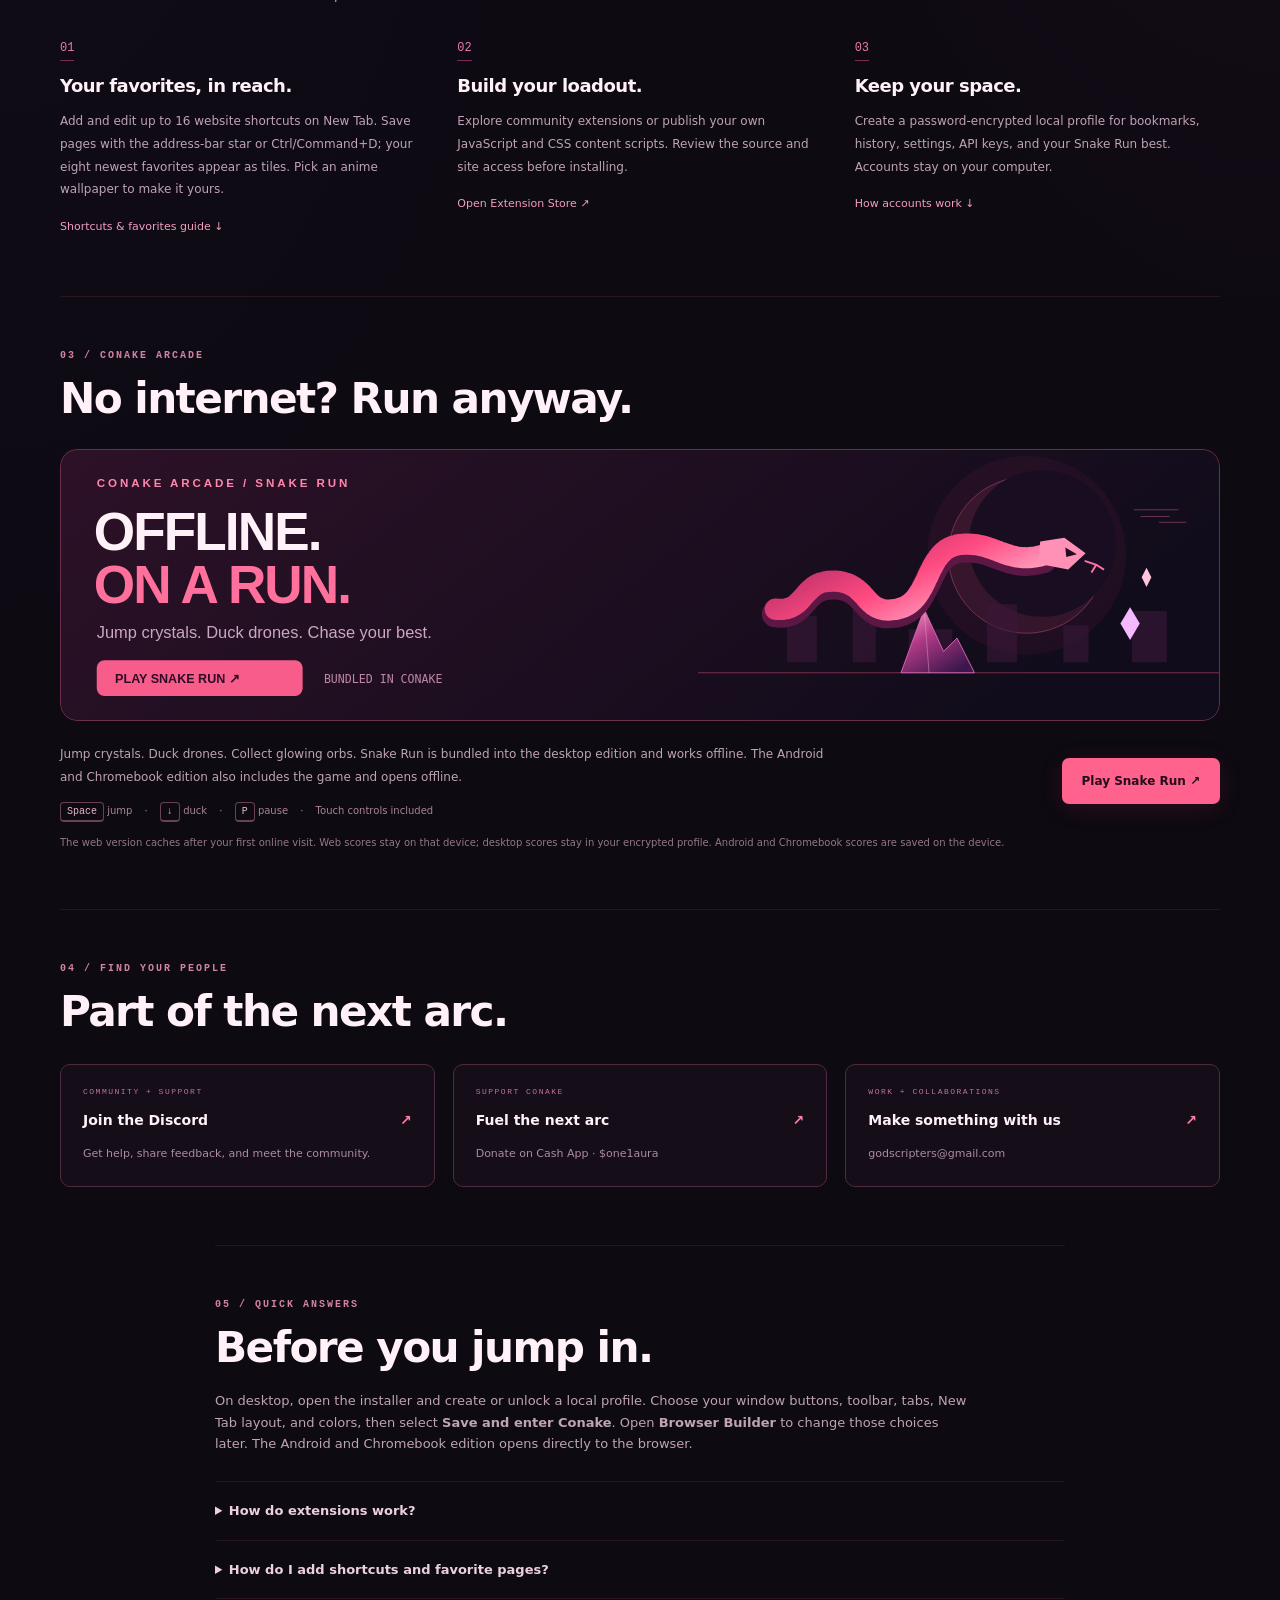
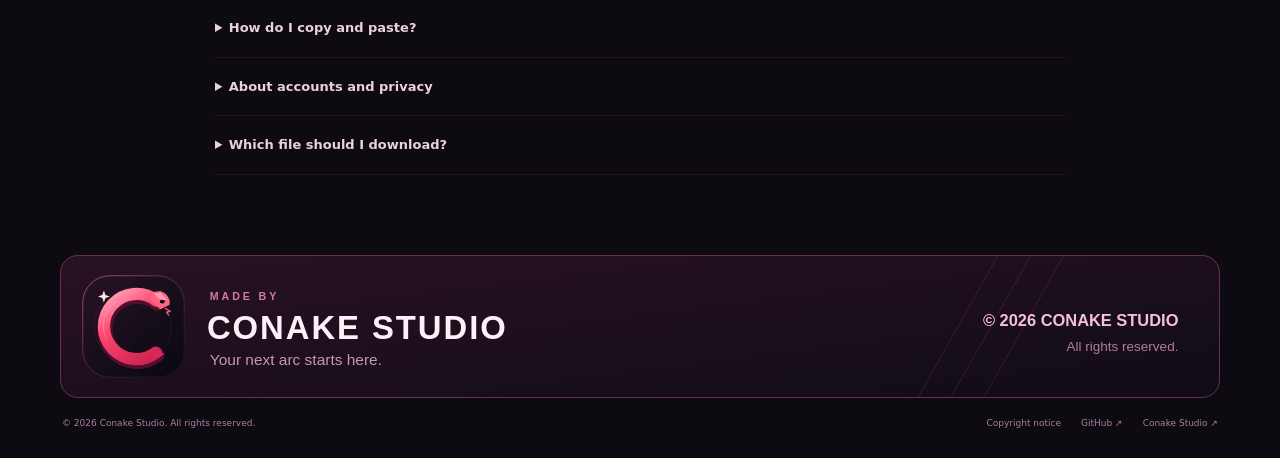
==== commit e315a298: "Link desktop v0.2.1 and document the global Site Shield switch" ====
--- a/index.html
+++ b/index.html
@@ -62,6 +62,7 @@
       </div>
       <p class="section-intro"><a href="https://conake-domains.web-one1aura.workers.dev/">Register your free .conake name ↗</a> · Up to five aliases for existing public HTTPS websites. Works from desktop v0.1.19 or Chromebook Preview 03. The real website address remains visible; this is a Conake-only namespace without Tor routing or anonymity.</p>
       <p class="section-intro">New here? <a href="https://conake-domains.web-one1aura.workers.dev/setup">Follow the setup guide ↗</a> for installation, profiles and your first tabs. <a href="https://conake-domains.web-one1aura.workers.dev/account">Sign in with Conake ↗</a> to manage your .conake names. Your online Names account and encrypted desktop profile are separate.</p>
+      <p>Desktop v0.2.1 adds a global off switch for Site Shield. Open the shield next to the address bar and choose <strong>Turn Off Site Shield for All Websites</strong>.</p>
       <p><a class="button primary" href="https://conake.com/downloads">Get Conake Browser at Conake.com <span aria-hidden="true">↗</span></a></p>
       <article class="platform-card" style="margin-top:1rem" aria-labelledby="chromebook-title">
         <h3 id="chromebook-title">Android &amp; Chromebook</h3>
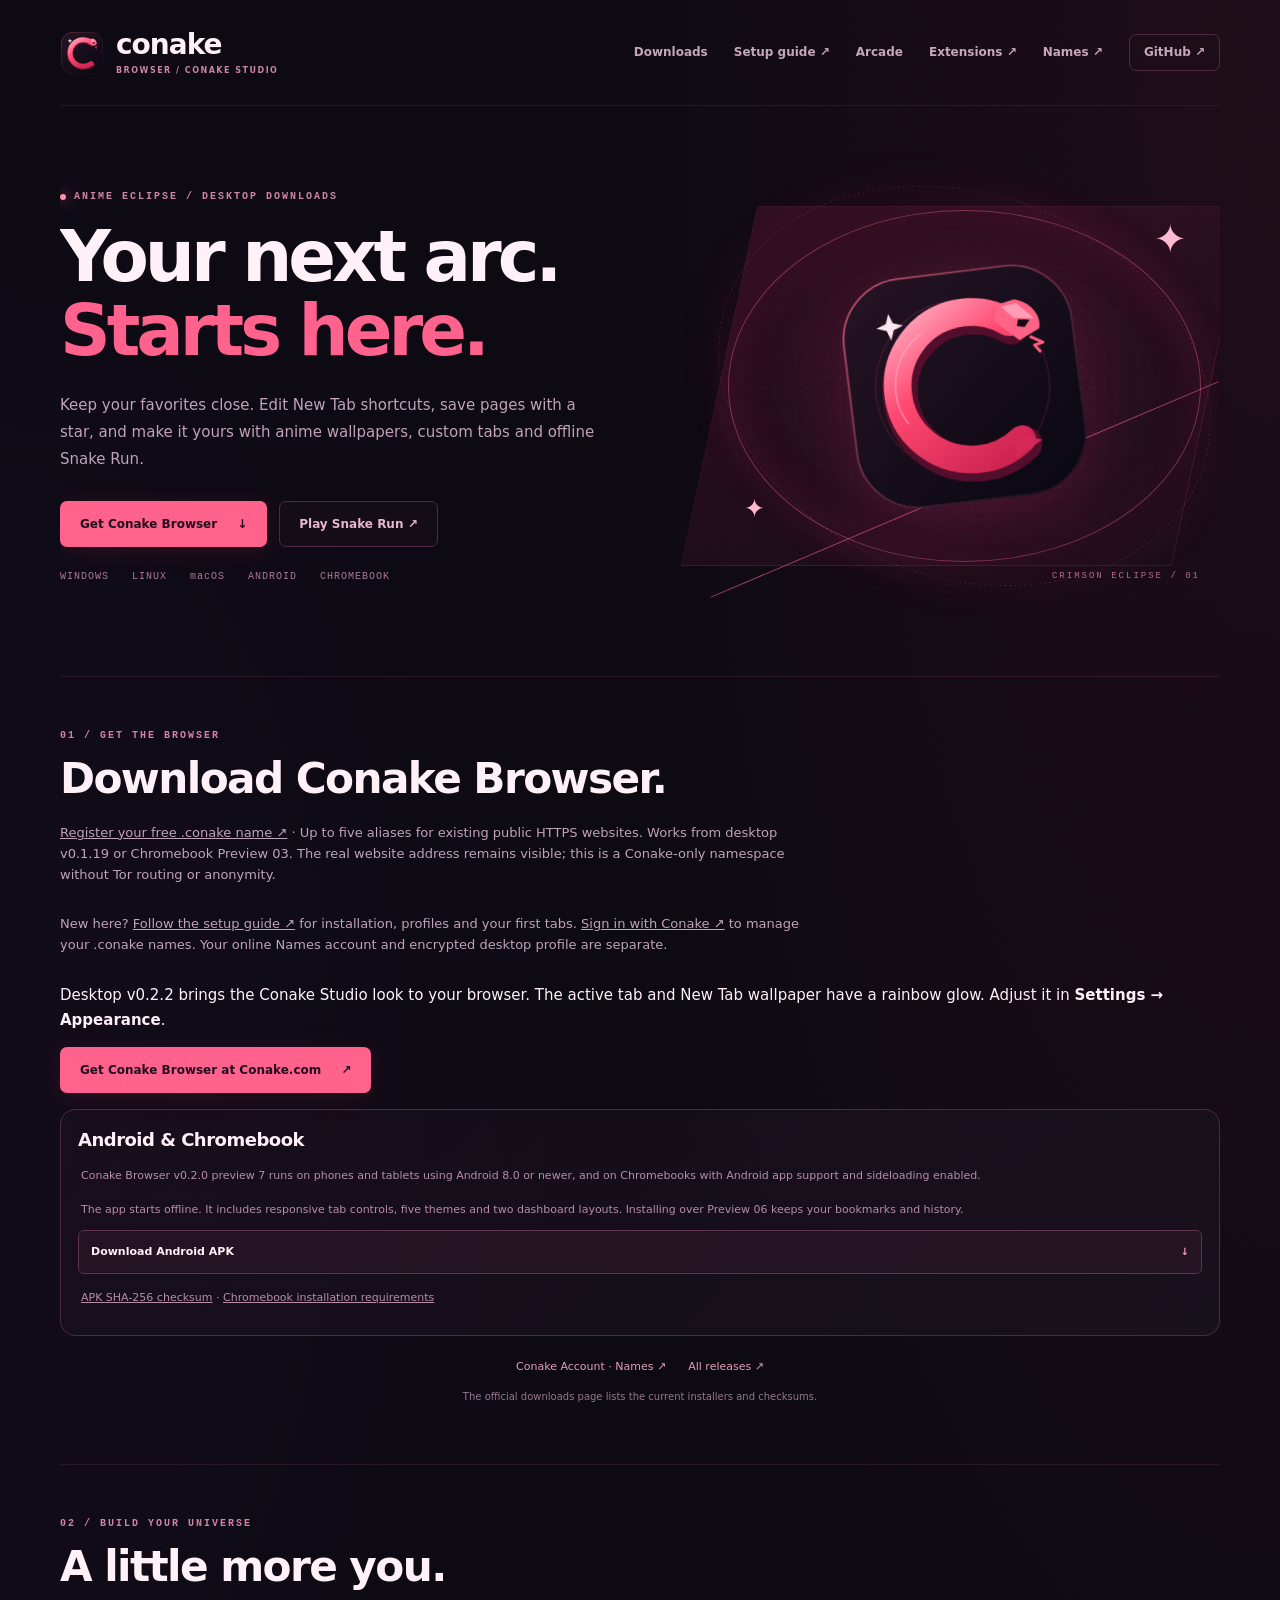
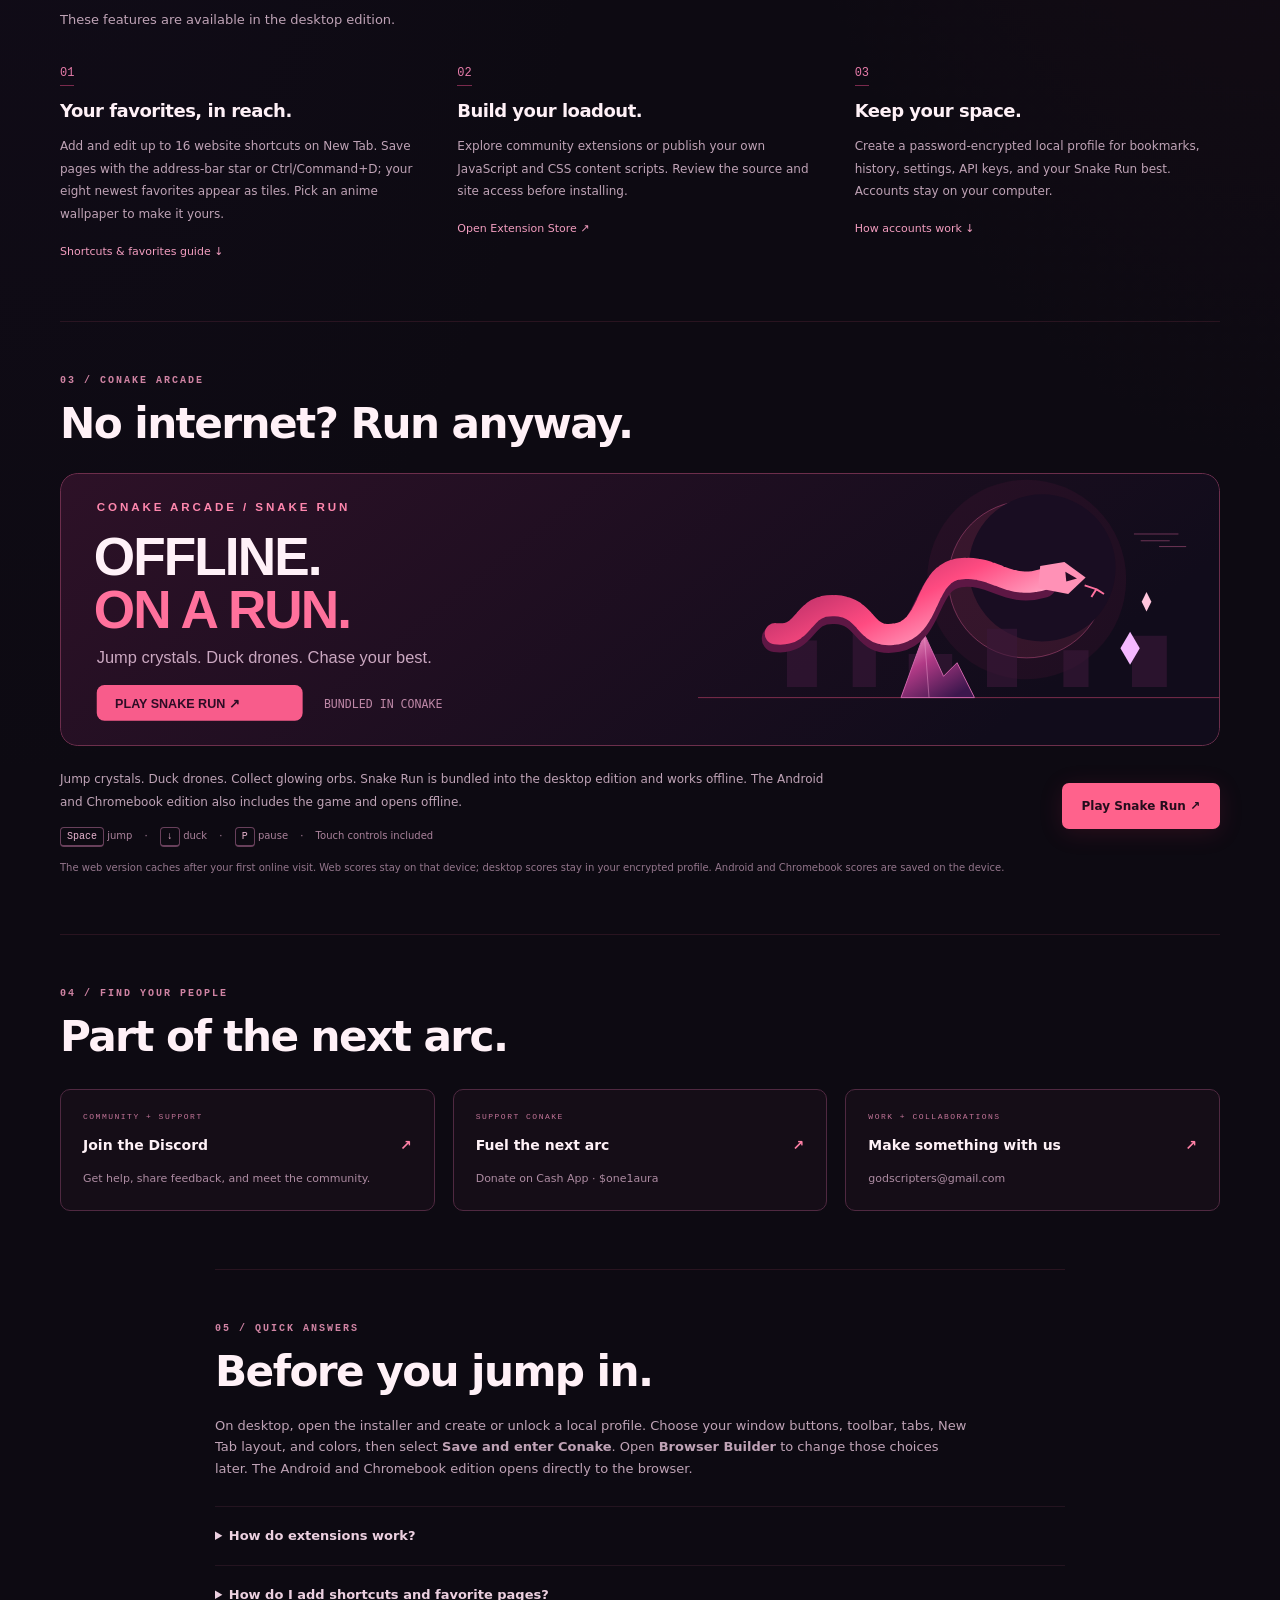
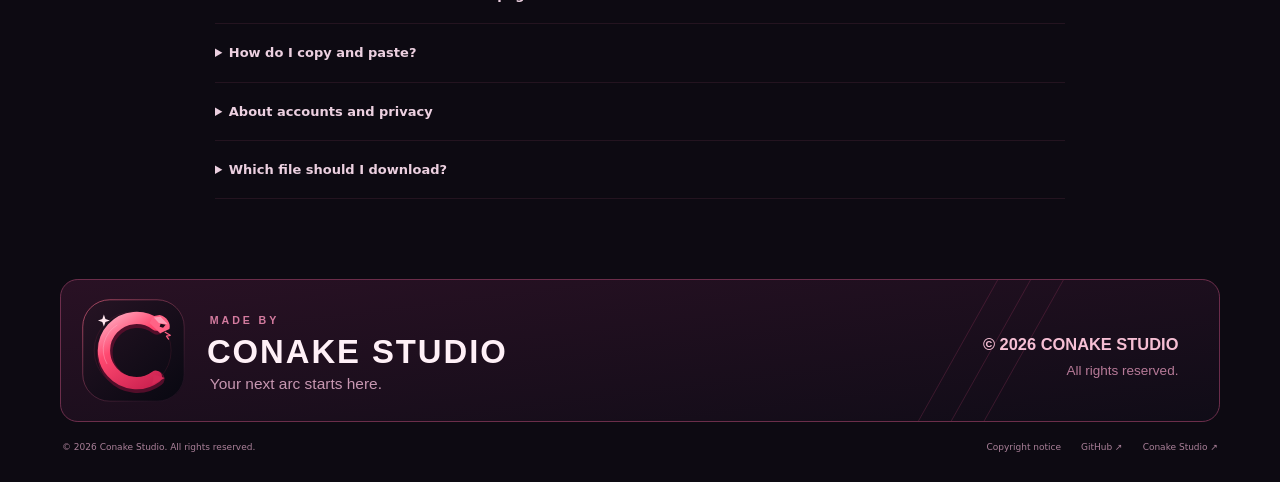
==== commit 9bf7fe15: "Show the released desktop identity and v0.2.2 download links" ====
--- a/index.html
+++ b/index.html
@@ -62,7 +62,7 @@
       </div>
       <p class="section-intro"><a href="https://conake-domains.web-one1aura.workers.dev/">Register your free .conake name ↗</a> · Up to five aliases for existing public HTTPS websites. Works from desktop v0.1.19 or Chromebook Preview 03. The real website address remains visible; this is a Conake-only namespace without Tor routing or anonymity.</p>
       <p class="section-intro">New here? <a href="https://conake-domains.web-one1aura.workers.dev/setup">Follow the setup guide ↗</a> for installation, profiles and your first tabs. <a href="https://conake-domains.web-one1aura.workers.dev/account">Sign in with Conake ↗</a> to manage your .conake names. Your online Names account and encrypted desktop profile are separate.</p>
-      <p>Desktop v0.2.1 adds a global off switch for Site Shield. Open the shield next to the address bar and choose <strong>Turn Off Site Shield for All Websites</strong>.</p>
+      <p>Desktop v0.2.2 brings the Conake Studio look to your browser. The active tab and New Tab wallpaper have a rainbow glow. Adjust it in <strong>Settings → Appearance</strong>.</p>
       <p><a class="button primary" href="https://conake.com/downloads">Get Conake Browser at Conake.com <span aria-hidden="true">↗</span></a></p>
       <article class="platform-card" style="margin-top:1rem" aria-labelledby="chromebook-title">
         <h3 id="chromebook-title">Android &amp; Chromebook</h3>
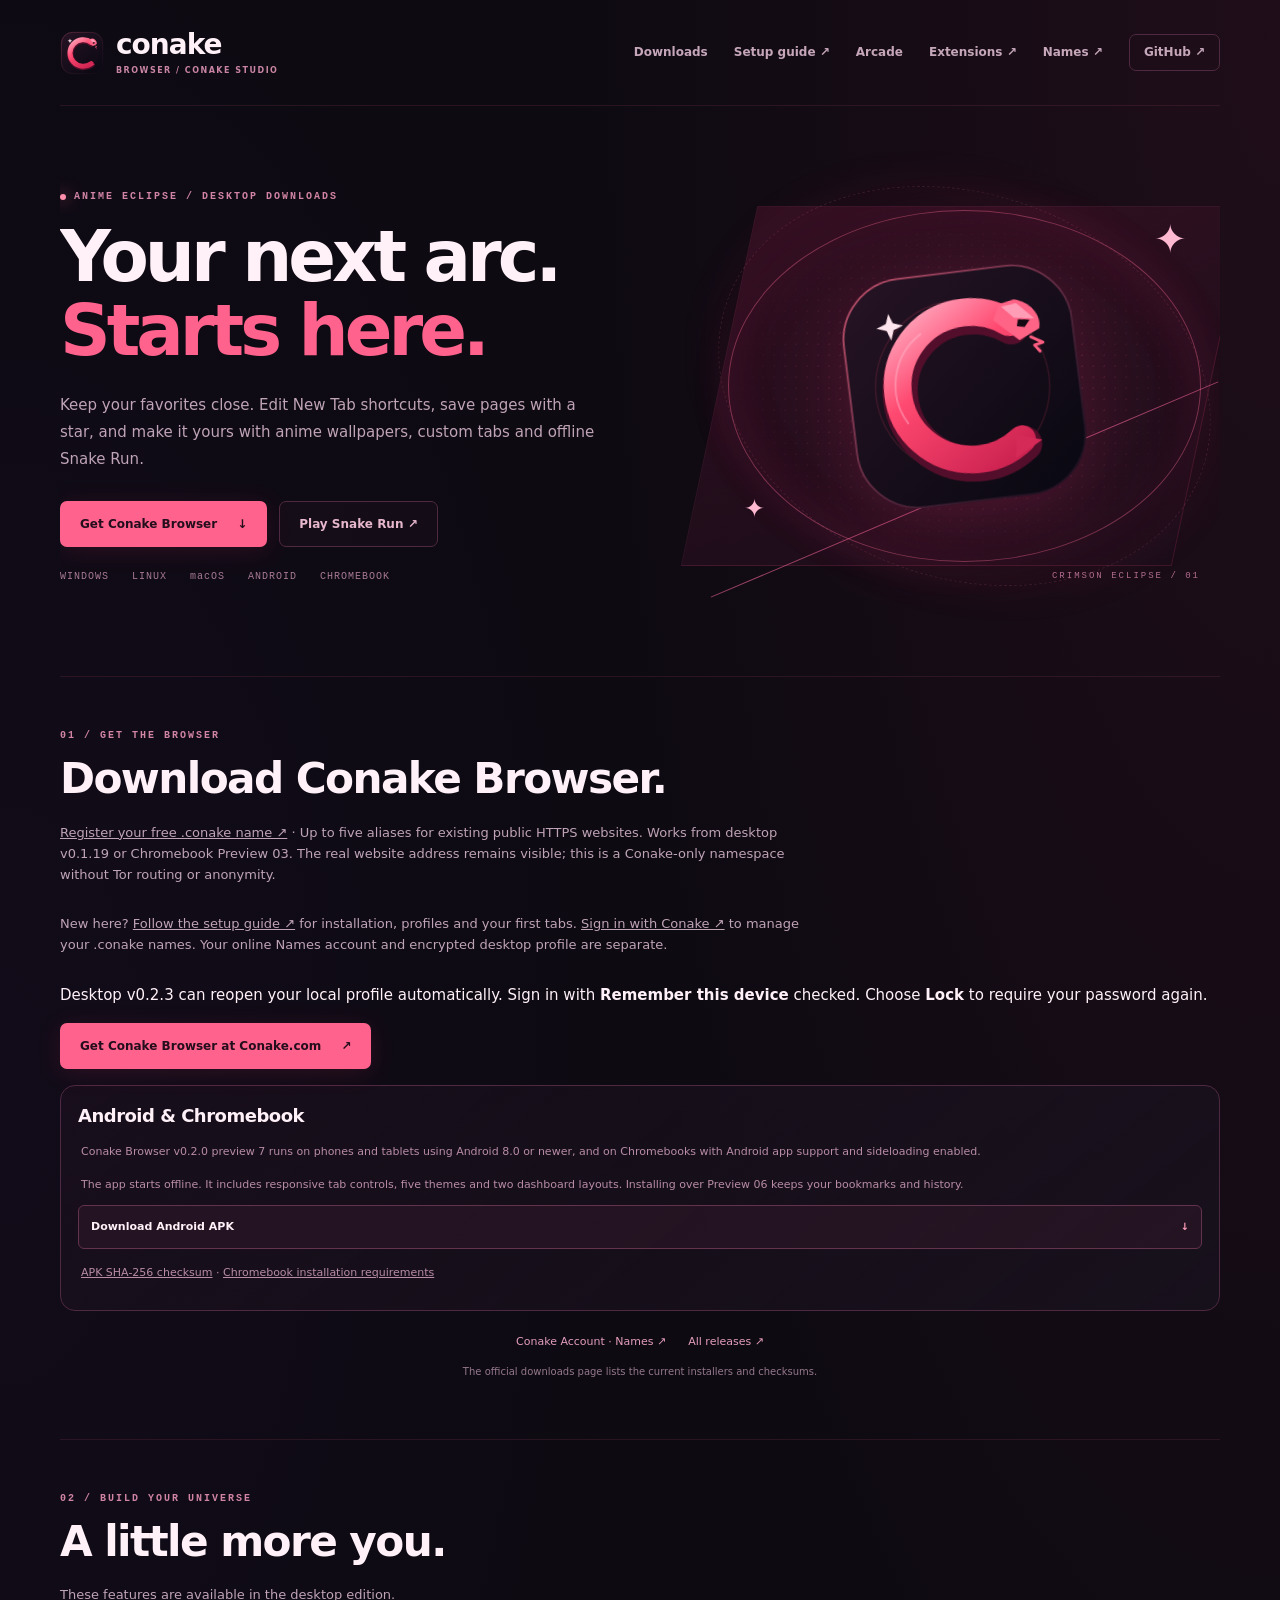
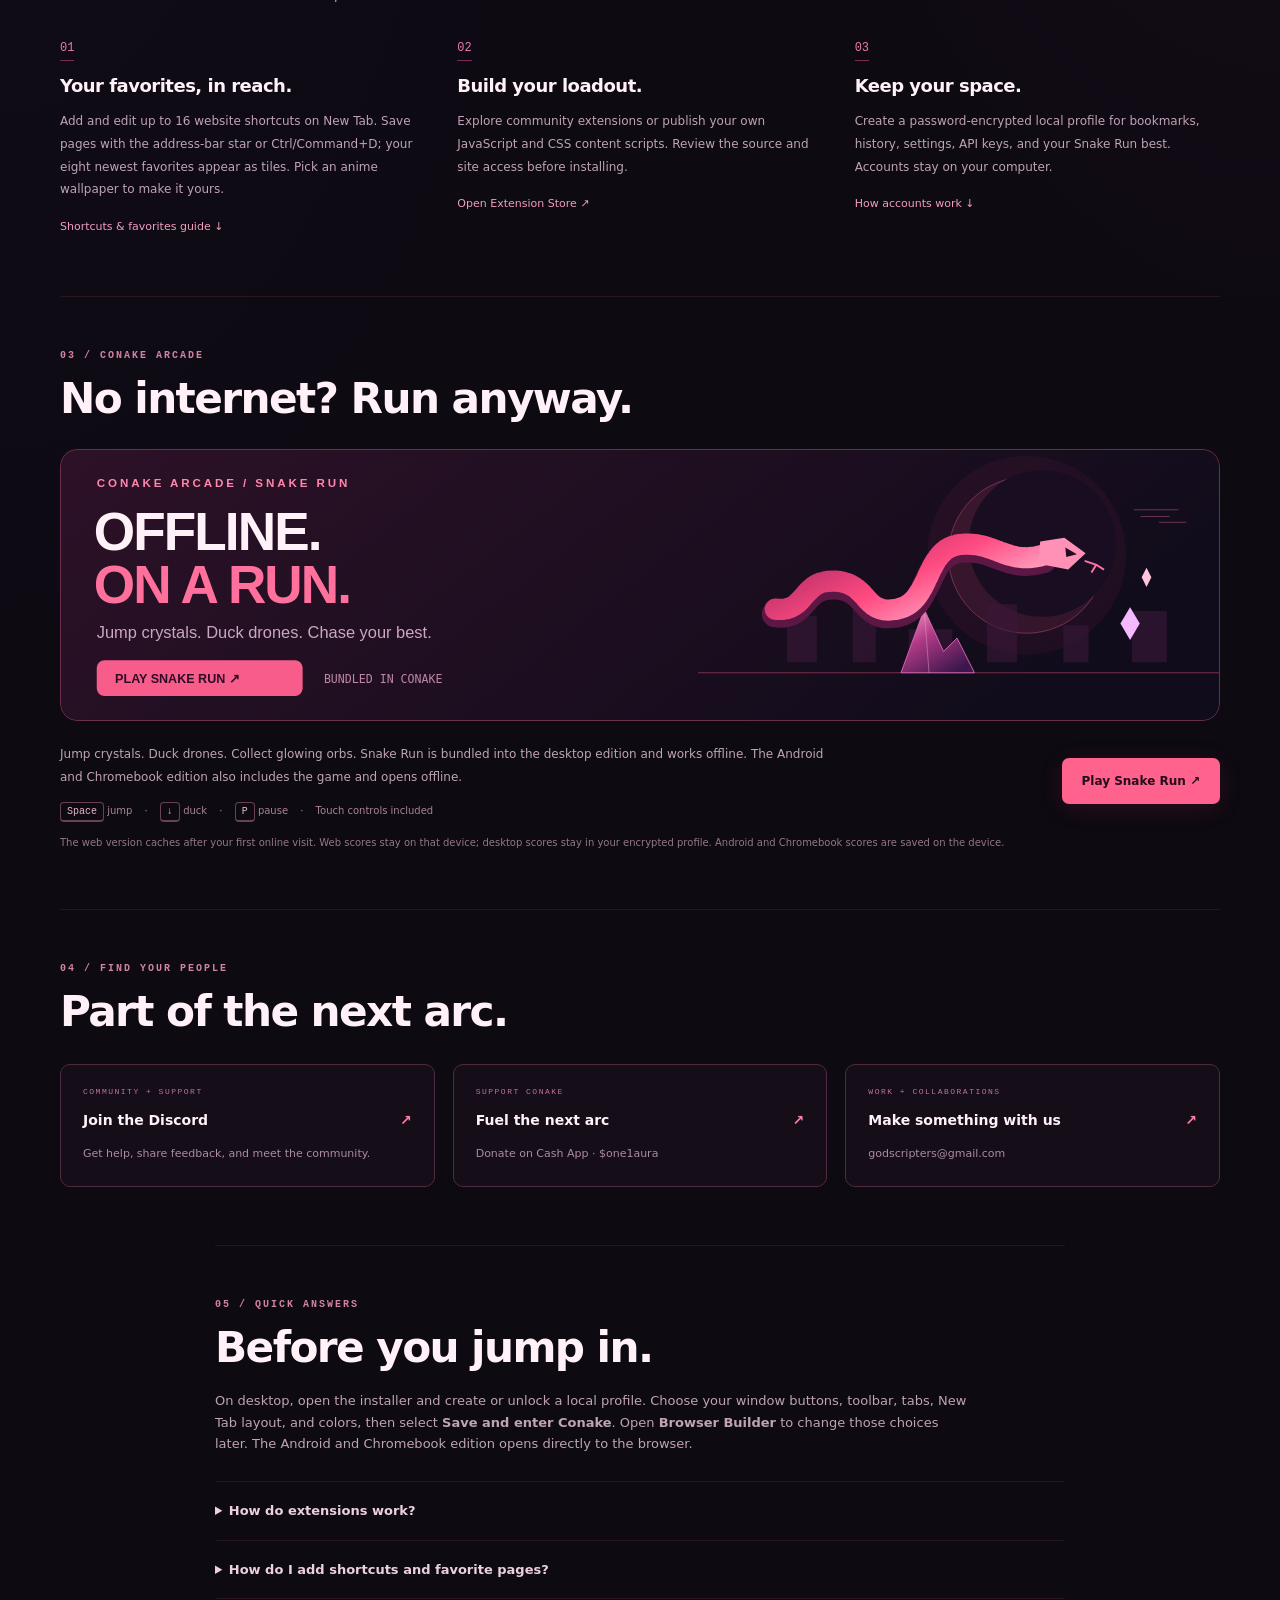
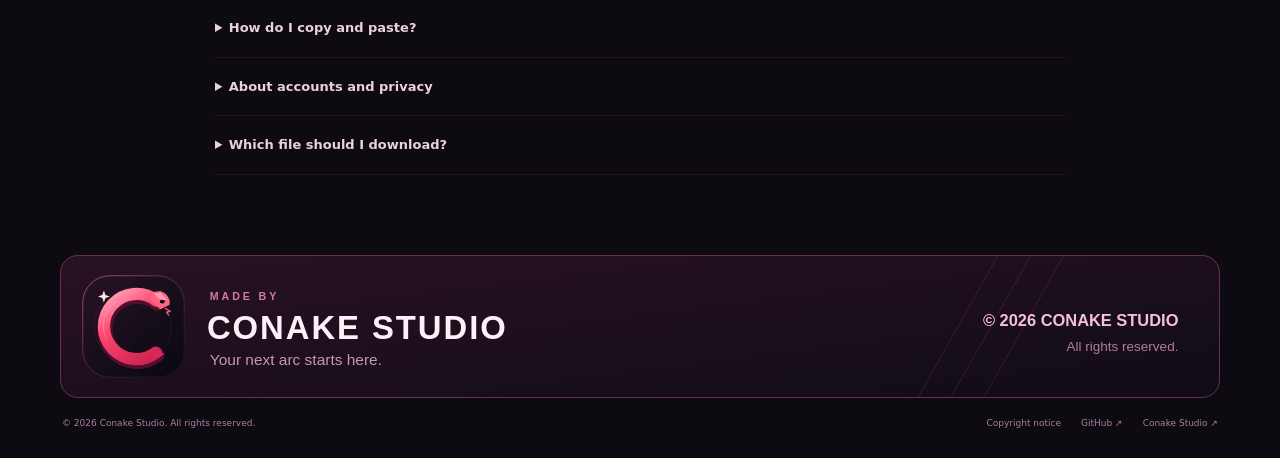
==== commit f1ab19d0: "Update desktop downloads and local profile sign-in instructions for v0.2.3" ====
--- a/index.html
+++ b/index.html
@@ -62,7 +62,7 @@
       </div>
       <p class="section-intro"><a href="https://conake-domains.web-one1aura.workers.dev/">Register your free .conake name ↗</a> · Up to five aliases for existing public HTTPS websites. Works from desktop v0.1.19 or Chromebook Preview 03. The real website address remains visible; this is a Conake-only namespace without Tor routing or anonymity.</p>
       <p class="section-intro">New here? <a href="https://conake-domains.web-one1aura.workers.dev/setup">Follow the setup guide ↗</a> for installation, profiles and your first tabs. <a href="https://conake-domains.web-one1aura.workers.dev/account">Sign in with Conake ↗</a> to manage your .conake names. Your online Names account and encrypted desktop profile are separate.</p>
-      <p>Desktop v0.2.2 brings the Conake Studio look to your browser. The active tab and New Tab wallpaper have a rainbow glow. Adjust it in <strong>Settings → Appearance</strong>.</p>
+      <p>Desktop v0.2.3 can reopen your local profile automatically. Sign in with <strong>Remember this device</strong> checked. Choose <strong>Lock</strong> to require your password again.</p>
       <p><a class="button primary" href="https://conake.com/downloads">Get Conake Browser at Conake.com <span aria-hidden="true">↗</span></a></p>
       <article class="platform-card" style="margin-top:1rem" aria-labelledby="chromebook-title">
         <h3 id="chromebook-title">Android &amp; Chromebook</h3>
